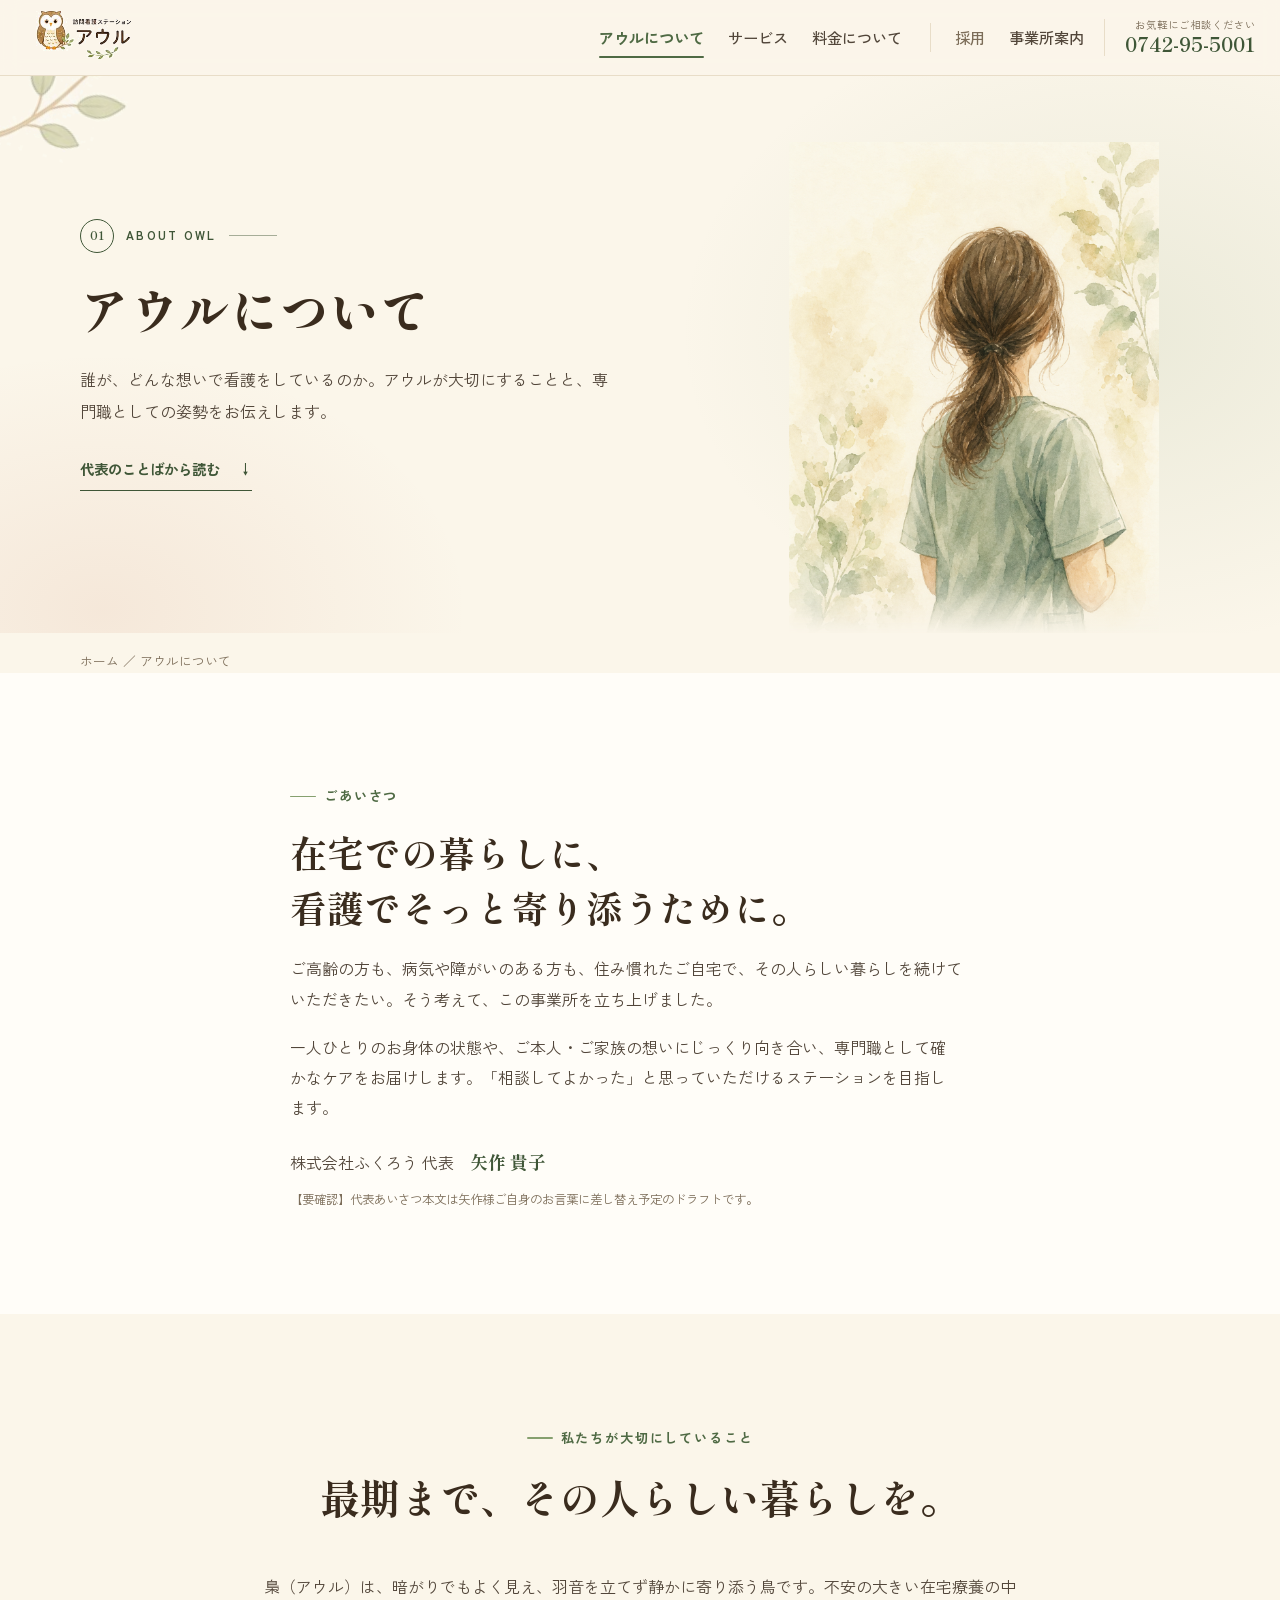
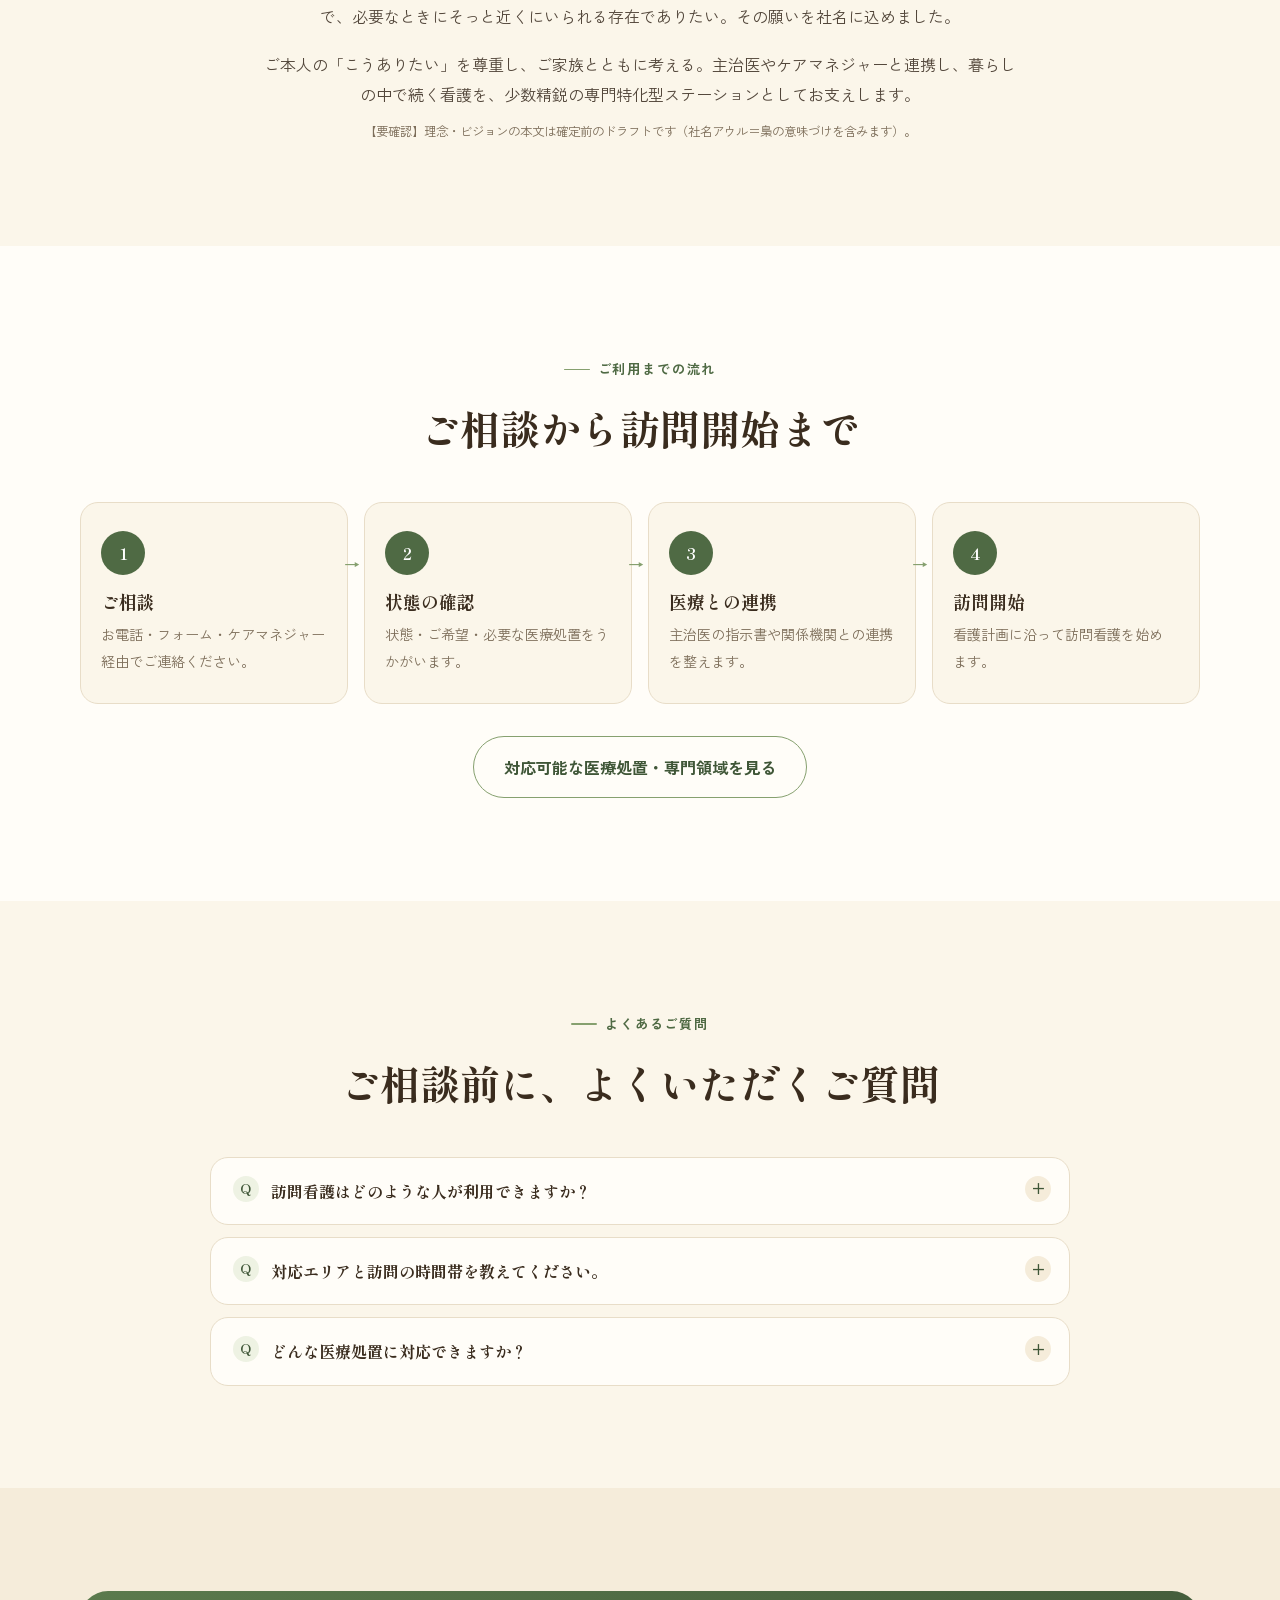
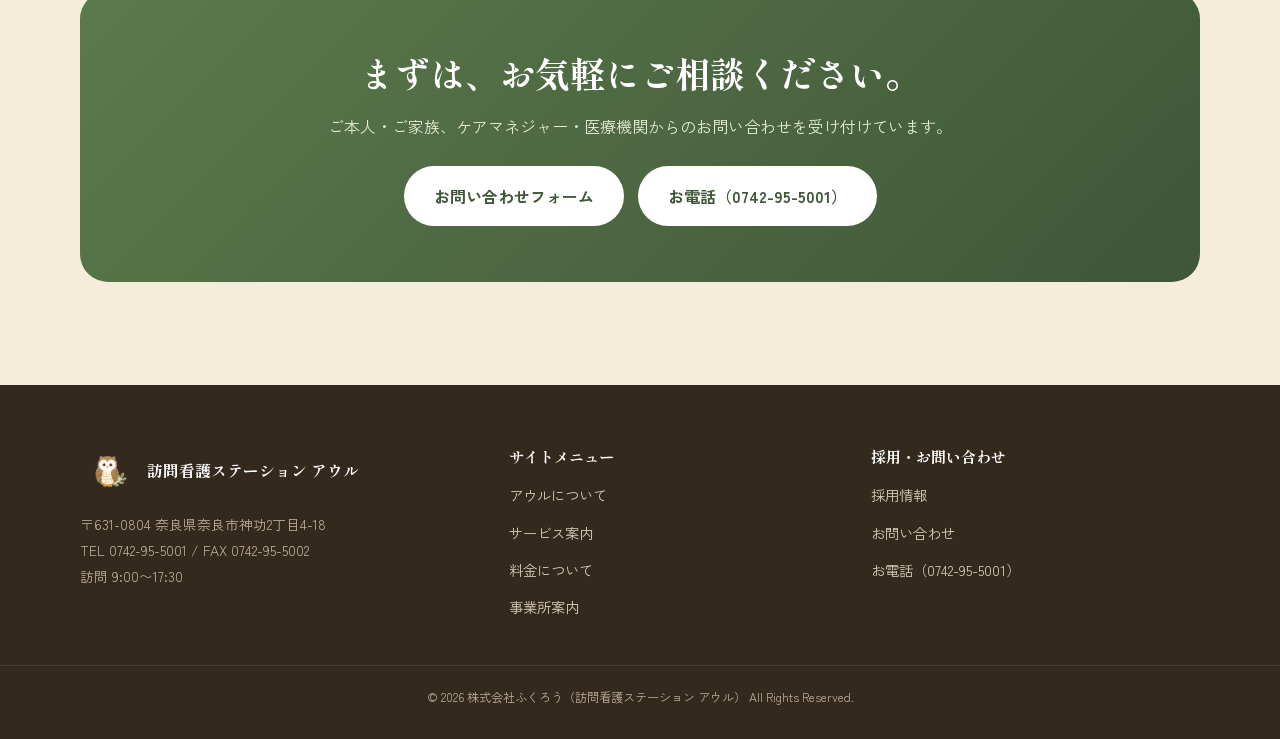
==== about.html @ 56414eb3 "スマホ改行の文節制御・24時間表現/高度な削除・あいさつ改稿・OT追加 Co-Authored-By: Claude Fable 5 <noreply@anthropic.com>" ====
<!doctype html>
<html lang="ja">
  <head>
    <meta charset="utf-8" />
    <meta name="viewport" content="width=device-width, initial-scale=1" />
    <meta name="robots" content="noindex, nofollow" />
    <title>アウルについて｜訪問看護ステーション アウル</title>
    <meta
      name="description"
      content="訪問看護ステーション アウルの理念・代表あいさつ・専門性をご紹介します。皮膚・排泄ケア、医療処置、心のケアに対応する、奈良の少数精鋭の専門特化型ステーションです。"
    />
    <meta name="theme-color" content="#4f6a44" />
    <link rel="icon" href="./assets/img/owl-face.png" type="image/png" />
    <link rel="apple-touch-icon" href="./assets/img/owl-face.png" />
    <meta property="og:type" content="website" />
    <meta property="og:site_name" content="訪問看護ステーション アウル" />
    <meta property="og:title" content="アウルについて｜訪問看護ステーション アウル" />
    <meta property="og:description" content="訪問看護ステーション アウルの理念・代表あいさつ・専門性をご紹介します。皮膚・排泄ケア、医療処置、心のケアに対応する、奈良の少数精鋭の専門特化型ステーションです。" />
    <meta property="og:locale" content="ja_JP" />
    <meta name="twitter:card" content="summary" />
    <!-- 本番公開時: canonical / og:url / og:image（絶対URL）を追加する -->
    <link rel="preconnect" href="https://fonts.googleapis.com" />
    <link rel="preconnect" href="https://fonts.gstatic.com" crossorigin />
    <link href="https://fonts.googleapis.com/css2?family=Shippori+Mincho:wght@500;600;700;800&family=Zen+Kaku+Gothic+New:wght@400;500;700&display=swap" rel="stylesheet" />
    <script>document.documentElement.classList.add("has-js");</script>
    <link rel="stylesheet" href="./assets/css/site.css" />
  </head>
  <body>
    <a class="skip-link" href="#main">本文へスキップ</a>

      <!-- ============ header ============ -->
    <header class="header">
      <a class="brand" href="./home.html" aria-label="訪問看護ステーション アウル トップへ">
        <img class="brand__logo" src="./assets/img/logo-header.png" alt="訪問看護ステーション アウル" />
      </a>
      <nav class="nav" id="global-nav" aria-label="グローバルナビ">
        <a href="./about.html" aria-current="page">アウルについて</a>
        <a href="./service.html">サービス</a>
        <a href="./price.html">料金について</a>
        <a class="nav__recruit" href="./recruit.html">採用</a>
        <a href="./office.html">事業所案内</a>
      </nav>
      <a class="header-call" href="tel:0742955001"><span>お気軽にご相談ください</span><strong>0742-95-5001</strong></a>
      <button class="nav-toggle" type="button" aria-label="メニューを開く" aria-expanded="false" aria-controls="global-nav" data-nav-toggle><span></span><span></span><span></span></button>
    </header>

    <main id="main">
      <!-- ============ page hero: about ============ -->
      <section class="subhero subhero--about">
        <div class="inner subhero__grid">
          <div class="subhero__copy hero-enter">
            <span class="subhero__label"><b>01</b> ABOUT OWL</span>
            <h1>アウルについて</h1>
            <p>誰が、どんな想いで看護をしているのか。アウルが大切にすることと、専門職としての姿勢をお伝えします。</p>
            <a class="subhero__jump" href="#message">代表のことばから読む<span aria-hidden="true">↓</span></a>
          </div>
          <div class="subhero__visual hero-enter hero-enter--delay">
            <figure class="about-portrait">
              <img src="./assets/img/staff-daihyo.png" alt="代表の後ろ姿を描いた水彩イラスト" />
            </figure>
          </div>
        </div>
      </section>

      <!-- ============ breadcrumb ============ -->
      <nav class="breadcrumb" aria-label="パンくずリスト">
        <a href="./home.html">ホーム</a> ／ アウルについて
      </nav>

      <!-- ============ 代表あいさつ ============ -->
      <section class="section bg-white" id="message">
        <div class="inner inner--narrow">
          <div class="reveal greeting-copy">
            <span class="eyebrow">ごあいさつ</span>
            <h2 class="h-lead">在宅での暮らしに、<br />看護でそっと寄り添うために。</h2>
            <div class="prose">
              <p>ご高齢の方も、病気や障がいのある方も、住み慣れたご自宅で、その人らしい暮らしを続けていただきたい。そう考えて、この事業所を立ち上げました。</p>
              <p>一人ひとりのお身体の状態や、ご本人・ご家族の想いにじっくり向き合い、専門職として確かなケアをお届けします。「相談してよかった」と思っていただけるステーションを目指します。</p>
            </div>
            <p class="u-mt-22">株式会社ふくろう 代表　<span class="sig sig--lg">矢作 貴子</span></p>
            <p class="table-note u-mt-8">【要確認】代表あいさつ本文は矢作様ご自身のお言葉に差し替え予定のドラフトです。</p>
          </div>
        </div>
      </section>

      <!-- ============ 理念（梟の意味づけ＋行動理念を集約） ============ -->
      <section class="section bg-cream">
        <div class="inner">
          <div class="section-head center reveal">
            <span class="eyebrow">私たちが大切にしていること</span>
            <h2><span class="u-phrase">最期まで、</span><span class="u-phrase">その人らしい</span><span class="u-phrase">暮らしを。</span></h2>
          </div>
          <div class="reveal u-maxw-760">
            <div class="prose prose--center">
              <p>梟（アウル）は、暗がりでもよく見え、羽音を立てず静かに寄り添う鳥です。不安の大きい在宅療養の中で、必要なときにそっと近くにいられる存在でありたい。その願いを社名に込めました。</p>
              <p>ご本人の「こうありたい」を尊重し、ご家族とともに考える。主治医やケアマネジャーと連携し、暮らしの中で続く看護を、少数精鋭の専門特化型ステーションとしてお支えします。</p>
            </div>
            <p class="table-note u-center u-mt-16">【要確認】理念・ビジョンの本文は確定前のドラフトです（社名アウル＝梟の意味づけを含みます）。</p>
          </div>
        </div>
      </section>

      <!-- ============ ご利用までの流れ ============ -->
      <section class="section bg-white" id="flow">
        <div class="inner">
          <div class="section-head center reveal"><span class="eyebrow">ご利用までの流れ</span><h2>ご相談から訪問開始まで</h2></div>
          <div class="flow-grid">
            <div class="flow-step reveal"><div class="flow-step__no">1</div><h3>ご相談</h3><p>お電話・フォーム・ケアマネジャー経由でご連絡ください。</p></div>
            <div class="flow-step reveal"><div class="flow-step__no">2</div><h3>状態の確認</h3><p>状態・ご希望・必要な医療処置をうかがいます。</p></div>
            <div class="flow-step reveal"><div class="flow-step__no">3</div><h3>医療との連携</h3><p>主治医の指示書や関係機関との連携を整えます。</p></div>
            <div class="flow-step reveal"><div class="flow-step__no">4</div><h3>訪問開始</h3><p>看護計画に沿って訪問看護を始めます。</p></div>
          </div>
          <div class="reveal section-cta">
            <a class="btn btn--ghost" href="./service.html">対応可能な医療処置・専門領域を見る</a>
          </div>
        </div>
      </section>

      <!-- ============ よくあるご質問（3問） ============ -->
      <section class="section bg-cream">
        <div class="inner inner--narrow">
          <div class="section-head center reveal"><span class="eyebrow">よくあるご質問</span><h2><span class="u-phrase">ご相談前に、</span><span class="u-phrase">よくいただくご質問</span></h2></div>
          <div class="faq reveal">
            <details>
              <summary>訪問看護はどのような人が利用できますか？</summary>
              <div class="faq__a">主治医が訪問看護を必要と認めた方が対象です。年齢や病気の種類を問わず、ご自宅で療養される方を幅広くお支えします。</div>
            </details>
            <details>
              <summary>対応エリアと訪問の時間帯を教えてください。</summary>
              <div class="faq__a">奈良市・生駒市・木津川市・精華町・和束町が対応エリアです。訪問は9:00〜17:30を基本としています。</div>
            </details>
            <details>
              <summary>どんな医療処置に対応できますか？</summary>
              <div class="faq__a">褥瘡（床ずれ）管理、ストーマケア、気管カニューレ管理、創傷処置、脱水補正、認知症のある方への対応など、専門資格に基づくケアに対応します。詳しくはサービス案内をご覧ください。</div>
            </details>
          </div>
        </div>
      </section>

      <!-- ============ CTA band（相談導線） ============ -->
      <section class="section bg-cream2">
        <div class="inner">
          <div class="cta-band reveal">
            <h2><span class="u-phrase">まずは、</span><span class="u-phrase">お気軽に</span><span class="u-phrase">ご相談ください。</span></h2>
            <p>ご本人・ご家族、ケアマネジャー・医療機関からのお問い合わせを受け付けています。</p>
            <div class="btn-row">
              <a class="btn btn--on-dark" href="./home.html#contact">お問い合わせフォーム</a>
              <a class="btn btn--on-dark" href="tel:0742955001">お電話（0742-95-5001）</a>
            </div>
          </div>
        </div>
      </section>
    </main>

    <!-- ============ footer ============ -->
    <footer class="footer">
      <div class="inner footer__inner">
        <div>
          <div class="footer__brand"><img class="footer__owl" src="./assets/img/owl-clean.png" alt="" /><span class="footer__brandname">訪問看護ステーション アウル</span></div>
          <p class="footer__info">〒631-0804 奈良県奈良市神功2丁目4-18<br />TEL 0742-95-5001 / FAX 0742-95-5002<br />訪問 9:00〜17:30</p>
        </div>
        <div>
          <h4>サイトメニュー</h4>
          <nav class="footer__nav"><a href="./about.html">アウルについて</a><a href="./service.html">サービス案内</a><a href="./price.html">料金について</a><a href="./office.html">事業所案内</a></nav>
        </div>
        <div>
          <h4>採用・お問い合わせ</h4>
          <nav class="footer__nav"><a href="./recruit.html">採用情報</a><a href="./home.html#contact">お問い合わせ</a><a href="tel:0742955001">お電話（0742-95-5001）</a></nav>
        </div>
      </div>
      <p class="footer__copy">© 2026 株式会社ふくろう（訪問看護ステーション アウル） All Rights Reserved.</p>
    </footer>

    <div class="m-cta"><a class="tel" href="tel:0742955001">電話する</a><a class="form" href="./home.html#contact">相談する</a></div>

    <script src="./assets/js/site.js"></script>
  </body>
</html>
---- assets/css/site.css ----
/* =====================================================================
   訪問看護ステーション アウル — 共有デザインシステム (v3.1)
   redesign-01 のトークンを土台に、全ページ共通コンポーネントを定義。
   v3.1: インラインstyleのクラス化 / a11y（フォーカス・reduced-motion・
   コントラスト）/ モバイルナビのCSS化 / マイクロインタラクション強化。
   ※ 配色・フォントは v3 の既存トークンを維持（--muted のみ AA コントラスト
     確保のため #8b7c68 → #7c6d59 に微調整）。
   ===================================================================== */

:root {
  --ink: #3a2c1e;
  --text: #52463a;
  --muted: #7c6d59;
  --line: #e8ddc8;
  --cream: #fbf6ea;
  --cream-2: #f5ecda;
  --white: #fffdf8;
  --green: #4f6a44;
  --green-deep: #3f5637;
  --green-soft: #86a06f;
  --green-tint: #eef2e3;
  --terracotta: #c26a46;
  --terracotta-deep: #a9542f;
  --terracotta-soft: #f7e7dc;
  --amber: #e0a24e;
  --shadow: 0 22px 50px rgba(96, 72, 42, 0.13);
  --shadow-sm: 0 10px 26px rgba(96, 72, 42, 0.1);
  --radius: 18px;
  --radius-lg: 28px;
  --inner: min(1120px, calc(100vw - 40px));
  --inner-narrow: min(860px, calc(100vw - 40px));
  --header-h: 76px;
  --serif: "Shippori Mincho", "Yu Mincho", "YuMincho", "Hiragino Mincho ProN", serif;
  --sans: "Zen Kaku Gothic New", "Yu Gothic", "YuGothic", "Hiragino Kaku Gothic ProN", sans-serif;
}

* { box-sizing: border-box; }
html { scroll-behavior: smooth; }
body {
  margin: 0;
  color: var(--text);
  background: var(--cream);
  font-family: var(--sans);
  line-height: 1.9;
  -webkit-font-smoothing: antialiased;
}
body.is-nav-open { overflow: hidden; }
a { color: inherit; text-decoration: none; }
img { display: block; max-width: 100%; height: auto; }
button, input, select, textarea { font: inherit; }
button { cursor: pointer; }
[id] { scroll-margin-top: calc(var(--header-h) + 16px); }
::selection { background: var(--green-tint); color: var(--green-deep); }

h1, h2, h3, h4 { font-family: var(--serif); color: var(--ink); margin: 0; line-height: 1.5; font-weight: 700; }
p { margin: 0; }

/* ---------- a11y: フォーカスリング / スキップリンク / 視覚非表示 ---------- */
a:focus-visible, button:focus-visible, input:focus-visible,
select:focus-visible, textarea:focus-visible, summary:focus-visible {
  outline: 3px solid var(--green-deep);
  outline-offset: 2px;
  border-radius: 4px;
}
/* 暗背景セクションでは白リングに切り替え（非テキストコントラスト 3:1 確保） */
.pro :focus-visible, .cta-band :focus-visible, .footer :focus-visible,
.route:focus-visible { outline-color: #fff; }
.skip-link {
  position: fixed; top: 10px; left: 10px; z-index: 100;
  padding: 12px 20px; border-radius: 10px;
  background: var(--green-deep); color: #fff; font-weight: 700;
  transform: translateY(-200%);
}
.skip-link:focus { transform: none; }
.vh {
  position: absolute; width: 1px; height: 1px; margin: -1px;
  padding: 0; overflow: hidden; clip: rect(0 0 0 0); white-space: nowrap; border: 0;
}

/* ---------- layout ---------- */
.inner { width: var(--inner); margin-inline: auto; }
.inner--narrow { width: var(--inner-narrow); margin-inline: auto; }
.section { padding: clamp(56px, 8vw, 108px) 0; position: relative; }
.section--tight { padding: clamp(40px, 6vw, 72px) 0; }
.section-head { max-width: 660px; margin-bottom: 44px; }
.section-head.center { margin-inline: auto; text-align: center; }
.section-head h2 { font-size: clamp(1.6rem, 3.3vw, 2.5rem); margin-bottom: 16px; }
.section-head p { color: var(--muted); font-size: 1rem; }
.section-cta { text-align: center; margin-top: 32px; }
.section-cta__note { color: var(--green-deep); margin-bottom: 18px; }

.eyebrow {
  display: inline-flex; align-items: center; gap: 8px;
  font-size: 0.82rem; letter-spacing: 0.14em; font-weight: 700;
  color: var(--green); margin-bottom: 16px;
}
.eyebrow::before { content: ""; width: 26px; height: 1.5px; background: var(--green-soft); border-radius: 2px; }
.center .eyebrow { justify-content: center; }

/* alternating section backgrounds */
.bg-white { background: var(--white); }
.bg-cream { background: var(--cream); }
.bg-cream2 { background: var(--cream-2); }
.bg-green { background: var(--green-tint); }
.bg-greenDeep { background: var(--green-deep); color: #eef2e3; }
.bg-greenDeep h1, .bg-greenDeep h2, .bg-greenDeep h3 { color: #fff; }

/* ---------- 2カラム分割レイアウト（旧・インラインgrid指定の置き換え） ---------- */
.split {
  display: grid; gap: 44px; align-items: center;
  grid-template-columns: var(--split-cols, 1fr 1fr);
}
.split--hero { --split-cols: 1.05fr 0.95fr; gap: 52px; }
.split--lead { --split-cols: 0.85fr 1.15fr; gap: 48px; }
.split--pro  { --split-cols: 0.95fr 1.05fr; }
.split--tail { --split-cols: 0.9fr 1.1fr; }
.split--form { --split-cols: 0.9fr 1.1fr; align-items: start; }

/* ---------- 汎用ユーティリティ（旧・インラインstyleの置き換え） ---------- */
.u-center { text-align: center; }
.u-justify-center { justify-content: center; }
.u-maxw-760 { max-width: 760px; margin-inline: auto; }
.u-mt-8 { margin-top: 8px; } .u-mt-14 { margin-top: 14px; }
.u-mt-16 { margin-top: 16px; } .u-mt-18 { margin-top: 18px; }
.u-mt-22 { margin-top: 22px; } .u-mt-26 { margin-top: 26px; }
.u-mb-12 { margin-bottom: 12px; } .u-mb-16 { margin-bottom: 16px; }
.u-mb-22 { margin-bottom: 22px; } .u-mb-24 { margin-bottom: 24px; }
.u-mb-26 { margin-bottom: 26px; } .u-mb-30 { margin-bottom: 30px; }

/* 横並びボタン列 / 本文中の下線リンク */
.btn-row { display: flex; flex-wrap: wrap; gap: 14px; }
.link-inline { color: var(--green-deep); font-weight: 700; text-decoration: underline; }
.link-inline:hover { color: var(--green); }

/* 見出し（分割レイアウト内のh2） */
.h-lead { font-size: clamp(1.55rem, 3vw, 2.3rem); margin-bottom: 18px; }
.h-lead--lg { font-size: clamp(1.6rem, 3vw, 2.4rem); margin-bottom: 16px; }
.accent { color: var(--green-deep); font-style: normal; }

/* 代表署名 / 引用風リード / ふくろう画像 */
.sig { font-family: var(--serif); color: var(--green-deep); font-weight: 700; }
.sig--lg { font-size: 1.1rem; }
.pull-quote {
  border-left: 3px solid var(--green-soft); padding-left: 18px;
  color: var(--ink); font-family: var(--serif);
  font-size: 1.12rem; line-height: 1.8; margin-bottom: 22px;
}
.owl-figure { width: min(300px, 78%); margin-inline: auto; filter: drop-shadow(0 20px 30px rgba(96, 72, 42, 0.16)); }
.owl-figure--sm { width: min(260px, 72%); }

/* 【要確認】ピル（ドラフト箇所の目印。公開前に全て解消する） */
.todo-pill {
  display: inline-block; margin-left: 6px; padding: 1px 8px; border-radius: 999px;
  background: var(--terracotta-soft); color: var(--terracotta-deep);
  font-size: 0.72rem; font-weight: 700; vertical-align: middle; white-space: nowrap;
}

/* ---------- buttons ---------- */
.btn {
  display: inline-flex; align-items: center; justify-content: center; gap: 10px;
  padding: 15px 30px; border-radius: 999px; font-weight: 700; font-size: 1rem;
  transition: transform 0.15s ease, box-shadow 0.15s ease, background 0.15s ease; border: none;
}
.btn--primary {
  /* 白文字で WCAG AA (4.5:1) を満たすため terracotta-deep を採用 */
  background: var(--terracotta-deep);
  color: #fff; box-shadow: 0 14px 26px rgba(162, 84, 47, 0.28);
}
.btn--primary:hover { transform: translateY(-2px); box-shadow: 0 18px 30px rgba(162, 84, 47, 0.34); }
.btn--ghost { background: var(--white); color: var(--green-deep); border: 1.5px solid var(--green-soft); }
.btn--ghost:hover { background: var(--green-tint); transform: translateY(-2px); }
.btn--on-dark { background: #fff; color: var(--green-deep); }
.btn--on-dark:hover { transform: translateY(-2px); box-shadow: var(--shadow-sm); }
.btn--lg { padding: 18px 40px; font-size: 1.08rem; }
.btn:active { transform: translateY(0); }

/* ---------- header ---------- */
.header {
  position: sticky; top: 0; z-index: 50; height: var(--header-h);
  display: flex; align-items: center; gap: 20px;
  padding: 0 24px; background: rgba(251, 246, 234, 0.9); backdrop-filter: blur(10px);
  border-bottom: 1px solid var(--line);
  transition: box-shadow 0.25s ease;
}
.header::after {
  content: ""; position: absolute; left: 0; bottom: -1px; height: 2px;
  width: var(--scroll-progress, 0%); pointer-events: none;
  background: linear-gradient(90deg, var(--green), var(--terracotta));
  transition: width 0.08s linear;
}
.header.is-scrolled { box-shadow: var(--shadow-sm); }
.brand { display: flex; align-items: center; gap: 10px; }
.brand__logo { height: 54px; width: auto; }
.nav { margin-left: auto; display: flex; align-items: center; gap: 24px; }
/* 採用リンクは患者向け導線と区別する（区切り線＋控えめな色） */
.nav .nav__recruit { margin-left: 4px; padding-left: 24px; border-left: 1px solid var(--line); color: var(--muted); }
.nav a { position: relative; font-size: 0.95rem; font-weight: 500; color: var(--text); }
.nav a::after {
  content: ""; position: absolute; left: 0; right: 0; bottom: -6px; height: 2px;
  background: var(--green); border-radius: 2px;
  transform: scaleX(0); transform-origin: left; transition: transform 0.2s ease;
}
.nav a:hover, .nav a[aria-current="page"] { color: var(--green); }
.nav a:hover::after, .nav a[aria-current="page"]::after { transform: scaleX(1); }
.nav a[aria-current="page"] { font-weight: 700; }
.header-call {
  display: flex; flex-direction: column; align-items: flex-end; line-height: 1.2;
  padding-left: 20px; border-left: 1px solid var(--line);
}
.header-call span { font-size: 0.66rem; color: var(--muted); }
.header-call strong { font-family: var(--serif); font-size: 1.22rem; color: var(--green-deep); }
.nav-toggle { display: none; }

/* ---------- home hero ---------- */
.hero {
  position: relative; overflow: hidden;
  padding: clamp(48px, 7vw, 84px) 0 clamp(48px, 7vw, 92px);
  background:
    radial-gradient(720px 420px at 88% 8%, var(--green-tint) 0%, transparent 62%),
    radial-gradient(560px 380px at -8% 100%, var(--terracotta-soft) 0%, transparent 55%),
    linear-gradient(180deg, var(--cream) 0%, var(--cream-2) 100%);
}
.hero__title { font-size: clamp(2.05rem, 4.4vw, 3.4rem); line-height: 1.42; margin-bottom: 22px; font-weight: 800; }
.hero__lead { margin-bottom: 26px; max-width: 30em; }
.hero__actions { display: flex; flex-wrap: wrap; gap: 14px; }
.hero__visual { position: relative; }
.hero__owl {
  position: absolute; width: 120px; left: -28px; bottom: -24px;
  filter: drop-shadow(0 10px 20px rgba(96, 72, 42, 0.18));
  animation: owl-float 5.5s ease-in-out 1s infinite;
}

/* ---------- page hero（各ページの役割に合わせた固有レイアウト） ---------- */
.subhero {
  position: relative; overflow: hidden;
  min-height: clamp(430px, 40vw, 570px);
  display: grid; align-items: center;
  padding: clamp(58px, 7vw, 92px) 0;
  isolation: isolate;
}
.subhero__grid {
  position: relative; z-index: 2;
  display: grid; grid-template-columns: minmax(0, 0.9fr) minmax(380px, 1.1fr);
  gap: clamp(48px, 7vw, 96px); align-items: center;
}
.subhero__copy { max-width: 540px; }
.subhero__label {
  display: inline-flex; align-items: center; gap: 12px;
  margin-bottom: 22px; color: var(--green-deep);
  font-size: 0.75rem; font-weight: 700; letter-spacing: 0.19em;
}
.subhero__label::after { content: ""; width: 48px; height: 1px; background: currentColor; opacity: 0.45; }
.subhero__label b {
  display: grid; place-items: center; width: 34px; height: 34px;
  border: 1px solid currentColor; border-radius: 50%;
  font-family: var(--serif); font-size: 0.72rem; letter-spacing: 0;
}
.subhero h1 {
  font-size: clamp(2.25rem, 4vw, 3.1rem);
  line-height: 1.34; margin-bottom: 22px; font-weight: 800;
}
.subhero h1 span { color: var(--green-deep); }
.subhero__copy > p { max-width: 35em; font-size: 1rem; line-height: 2; }
.subhero__jump {
  display: inline-flex; align-items: center; gap: 18px;
  margin-top: 28px; padding-bottom: 7px;
  border-bottom: 1px solid currentColor;
  color: var(--green-deep); font-size: 0.9rem; font-weight: 700;
}
.subhero__jump span { transition: transform 0.2s ease; }
.subhero__jump:hover span { transform: translateY(4px); }
.subhero__visual { position: relative; min-width: 0; }

/* about: 水彩エンブレムを主役にした静かな世界観 */
.subhero--about {
  background:
    radial-gradient(620px 460px at 87% 46%, rgba(134, 160, 111, 0.14), transparent 70%),
    radial-gradient(540px 380px at 8% 96%, rgba(194, 106, 70, 0.1), transparent 68%),
    var(--cream);
}
.subhero--about .subhero__grid { grid-template-columns: minmax(0, 1fr) minmax(330px, 0.78fr); }
.subhero--about::after {
  content: ""; position: absolute; z-index: 0; width: 330px; height: 300px;
  left: -90px; top: -120px; opacity: 0.36;
  background: url("../img/deco-branch.png") center / contain no-repeat;
  transform: rotate(18deg);
}
.about-portrait {
  position: relative; width: min(370px, 100%);
  margin: -24px auto -92px;
}
.about-portrait img {
  position: relative; z-index: 1; width: 100%; max-height: 520px;
  object-fit: cover; object-position: center 30%;
  filter: saturate(0.9) contrast(0.98);
  -webkit-mask-image: linear-gradient(to bottom, #000 0 88%, transparent 100%);
  mask-image: linear-gradient(to bottom, #000 0 88%, transparent 100%);
}
.greeting-copy { max-width: 700px; margin-inline: auto; }

/* service: ケアマネが対応領域を一目で確認できる濃色ヒーロー */
.subhero--service {
  color: #e9efdf;
  background:
    radial-gradient(620px 420px at 95% 8%, rgba(134, 160, 111, 0.23), transparent 68%),
    radial-gradient(520px 360px at 3% 100%, rgba(224, 162, 78, 0.12), transparent 70%),
    #273a29;
}
.subhero--service::after {
  content: ""; position: absolute; z-index: 0; width: 520px; height: 520px;
  right: -180px; bottom: -320px; border-radius: 50%;
  border: 1px solid rgba(255, 255, 255, 0.08);
  box-shadow: 0 0 0 70px rgba(255, 255, 255, 0.025), 0 0 0 140px rgba(255, 255, 255, 0.018);
}
.subhero--service h1, .subhero--service h1 span { color: #fff; }
.subhero--service .subhero__label, .subhero--service .subhero__jump { color: #d7bd81; }
.subhero--service .subhero__copy > p { color: #d6dfcc; }
.service-scope {
  position: relative; display: grid; grid-template-columns: repeat(2, 1fr);
  gap: 14px; padding: 18px;
  border: 1px solid rgba(255, 255, 255, 0.15); border-radius: var(--radius-lg);
  background: rgba(255, 255, 255, 0.065); backdrop-filter: blur(8px);
  box-shadow: 0 30px 70px rgba(0, 0, 0, 0.2);
}
.service-scope__item {
  display: flex; align-items: center; gap: 13px;
  min-height: 116px; padding: 18px;
  border: 1px solid rgba(255, 255, 255, 0.12); border-radius: 16px;
  background: rgba(255, 255, 255, 0.075);
  color: #fff; font-family: var(--serif); font-weight: 700;
}
.service-scope__item img { width: 64px; height: 64px; object-fit: contain; }
.service-scope__note {
  grid-column: 1 / -1; padding: 9px 14px; text-align: center;
  border-radius: 10px; color: #dce6d2; background: rgba(0, 0, 0, 0.13);
  font-size: 0.78rem; letter-spacing: 0.08em;
}

/* price: 明細・順序が伝わる紙面風のヒーロー */
.subhero--price {
  background:
    linear-gradient(rgba(162, 84, 47, 0.045) 1px, transparent 1px) 0 0 / 100% 36px,
    radial-gradient(500px 360px at 95% 18%, rgba(224, 162, 78, 0.16), transparent 72%),
    #f8efe2;
}
.subhero--price::before {
  content: ""; position: absolute; z-index: 0; width: 440px; height: 440px;
  left: -240px; bottom: -260px; border-radius: 50%;
  background: var(--terracotta-soft);
}
.subhero--price h1 span { color: var(--terracotta-deep); }
.subhero--price .subhero__label, .subhero--price .subhero__jump { color: var(--terracotta-deep); }
.price-path {
  width: min(450px, 100%); margin-inline: auto;
  padding: 30px; border-radius: 12px 26px 12px 26px;
  background: rgba(255, 253, 248, 0.94); border: 1px solid #e4d2b8;
  box-shadow: 18px 22px 0 rgba(194, 106, 70, 0.1), 0 26px 56px rgba(96, 72, 42, 0.12);
  transform: rotate(1deg);
}
.price-path__title {
  padding-bottom: 14px; border-bottom: 1px solid var(--line);
  color: var(--ink); font-family: var(--serif); font-size: 1.15rem; font-weight: 700;
}
.price-path ol { list-style: none; display: grid; gap: 0; margin: 12px 0 18px; padding: 0; }
.price-path li { position: relative; display: flex; align-items: center; gap: 16px; padding: 11px 0; }
.price-path li:not(:last-child)::after {
  content: ""; position: absolute; left: 17px; top: 44px; width: 1px; height: 15px;
  background: var(--terracotta);
}
.price-path li b {
  display: grid; place-items: center; flex: 0 0 35px; height: 35px; border-radius: 50%;
  background: var(--terracotta-soft); color: var(--terracotta-deep);
  font-size: 0.7rem;
}
.price-path li span { color: var(--text); font-weight: 700; }
.price-path__result {
  padding: 14px 16px; border-radius: 10px;
  background: var(--green-tint); color: var(--green-deep); font-weight: 700;
}
.price-path__result small { display: block; color: var(--muted); font-weight: 500; }

/* recruit: 写真主体。患者向け導線とは明確に分離 */
.subhero--recruit {
  color: #e9efdf;
  background:
    radial-gradient(520px 380px at 5% 100%, rgba(224, 162, 78, 0.13), transparent 72%),
    #314431;
}
.subhero--recruit h1, .subhero--recruit h1 span { color: #fff; }
.subhero--recruit .subhero__label, .subhero--recruit .subhero__jump { color: #e1c489; }
.subhero--recruit .subhero__copy > p { color: #d5ded0; }
.subhero__tags { display: flex; flex-wrap: wrap; gap: 8px; margin-top: 18px; }
.subhero__tags span {
  padding: 6px 12px; border: 1px solid rgba(255, 255, 255, 0.22);
  border-radius: 999px; color: #e9efdf; font-size: 0.8rem;
}
.recruit-hero-photo {
  position: relative; margin: 0; aspect-ratio: 4 / 3;
  border-radius: 50% 50% 22px 22px; overflow: hidden;
  box-shadow: 0 32px 70px rgba(0, 0, 0, 0.27);
}
.recruit-hero-photo::after {
  content: ""; position: absolute; inset: 0;
  background: linear-gradient(180deg, transparent 55%, rgba(22, 37, 24, 0.72));
  pointer-events: none;
}
.recruit-hero-photo img { width: 100%; height: 100%; object-fit: cover; object-position: center; }
.recruit-hero-photo figcaption {
  position: absolute; z-index: 2; left: 24px; right: 24px; bottom: 20px;
  color: #fff; font-family: var(--serif); font-weight: 700;
}
.recruit-hero-photo small {
  display: block; margin-bottom: 2px; color: #e2ca99;
  font-family: var(--sans); font-size: 0.66rem; letter-spacing: 0.15em;
}
.recruit-message-card {
  position: relative; min-height: 360px; padding: 58px 42px;
  display: flex; flex-direction: column; justify-content: center;
  border-radius: 46% 54% 42% 58% / 52% 43% 57% 48%;
  background: var(--green-tint); border: 1px solid var(--line);
  overflow: hidden;
}
.recruit-message-card > span {
  margin-bottom: 18px; color: var(--green); font-size: 0.72rem;
  letter-spacing: 0.18em; font-weight: 700;
}
.recruit-message-card p {
  position: relative; z-index: 2; font-family: var(--serif); color: var(--ink);
  font-size: clamp(1.25rem, 2.5vw, 1.75rem); line-height: 1.7;
}
.recruit-message-card img {
  position: absolute; width: 150px; right: -18px; bottom: -18px;
  opacity: 0.42; transform: rotate(-8deg);
}

/* office: 実務情報をカードで先に見せる */
.subhero--office {
  background:
    radial-gradient(600px 420px at 100% 100%, rgba(79, 106, 68, 0.12), transparent 70%),
    linear-gradient(118deg, #fbf6ea 0%, #f6efdf 48%, #e9efe0 100%);
}
.subhero--office::before {
  content: ""; position: absolute; inset: 0; z-index: 0; opacity: 0.13;
  background:
    linear-gradient(32deg, transparent 47%, var(--green) 48% 48.4%, transparent 49%) 0 0 / 110px 80px,
    linear-gradient(-24deg, transparent 48%, var(--green) 49% 49.4%, transparent 50%) 20px 10px / 130px 95px;
  mask-image: linear-gradient(90deg, transparent 35%, #000 100%);
}
.office-summary {
  position: relative; display: grid; grid-template-columns: repeat(2, 1fr); gap: 12px;
  width: min(480px, 100%); margin-inline: auto; padding: 22px;
  border-radius: 24px; background: rgba(255, 253, 248, 0.9);
  border: 1px solid rgba(79, 106, 68, 0.17);
  box-shadow: 0 28px 64px rgba(79, 106, 68, 0.14);
}
.office-summary > div {
  min-height: 108px; padding: 18px; border-radius: 15px;
  background: var(--green-tint); color: var(--green-deep);
}
.office-summary > div:not(.office-summary__main) { display: flex; flex-direction: column; justify-content: center; }
.office-summary .office-summary__main {
  grid-column: 1 / -1; min-height: 162px; padding: 24px;
  background: var(--green-deep); color: #fff;
}
.office-summary small { display: block; margin-bottom: 8px; opacity: 0.7; letter-spacing: 0.13em; }
.office-summary strong { display: block; font-family: var(--serif); font-size: 1.15rem; line-height: 1.55; }
.office-summary__main strong { font-size: 1.65rem; }
.office-summary__main span { display: block; margin-top: 8px; color: #d8e2cf; font-size: 0.82rem; line-height: 1.7; }
.office-summary__pin {
  position: absolute; right: -13px; top: -18px; width: 48px; height: 48px;
  border-radius: 50% 50% 50% 0; transform: rotate(-45deg);
  background: var(--terracotta); box-shadow: var(--shadow-sm);
}
.office-summary__pin::after {
  content: ""; position: absolute; width: 15px; height: 15px; left: 16px; top: 16px;
  border-radius: 50%; background: var(--white);
}

/* 初回表示。JS無効時は通常表示のままにする */
.hero-enter { opacity: 1; transform: none; }
.has-js .hero-enter {
  opacity: 0; animation: hero-copy-in 0.78s cubic-bezier(.2,.72,.2,1) 0.06s forwards;
}
.has-js .hero-enter--delay {
  animation-name: hero-visual-in; animation-delay: 0.17s; animation-duration: 0.92s;
}
@keyframes hero-copy-in {
  from { opacity: 0; transform: translateY(26px); }
  to { opacity: 1; transform: none; }
}
@keyframes hero-visual-in {
  from { opacity: 0; transform: translateY(18px) scale(0.965); }
  to { opacity: 1; transform: none; }
}
@keyframes owl-float {
  0%, 100% { transform: translateY(0); }
  50% { transform: translateY(-7px); }
}

.breadcrumb { width: var(--inner); margin: 16px auto 0; font-size: 0.8rem; color: var(--muted); }
.breadcrumb a:hover { color: var(--green); }

/* ---------- prose ---------- */
.prose { max-width: 42em; }
.prose p + p { margin-top: 1.1em; }
.prose h3 { font-size: 1.3rem; margin: 1.6em 0 0.6em; }
.prose--center { max-width: none; text-align: center; }
.lead { font-size: 1.08rem; color: var(--text); }

/* ---------- generic card grids ---------- */
.grid { display: grid; gap: 22px; }
.grid-2 { grid-template-columns: repeat(2, 1fr); }
.grid-3 { grid-template-columns: repeat(3, 1fr); }
.grid-4 { grid-template-columns: repeat(4, 1fr); }
.card {
  background: var(--white); border: 1px solid var(--line); border-radius: var(--radius);
  padding: 26px; box-shadow: var(--shadow-sm);
  transition: transform 0.16s ease, border-color 0.16s ease, box-shadow 0.16s ease;
}
.card:hover { transform: translateY(-3px); border-color: var(--green-soft); box-shadow: var(--shadow); }
.card h3 { font-size: 1.12rem; margin-bottom: 8px; }
.card p { font-size: 0.92rem; color: var(--text); }
.slot--icon + h3 { margin-top: 14px; }

/* ---------- worry (悩み訴求) ---------- */
.worry { display: flex; gap: 16px; align-items: flex-start; padding: 24px; border-radius: var(--radius); background: var(--cream); border: 1px solid var(--line); }
.worry__mark { flex: none; width: 40px; height: 40px; border-radius: 50%; background: var(--green-tint); display: grid; place-items: center; color: var(--green); font-weight: 700; font-family: var(--serif); }
.worry h3 { font-size: 1.06rem; margin-bottom: 6px; }
.worry p { font-size: 0.92rem; color: var(--muted); }
.worry__tag { font-size: 0.72rem; color: var(--terracotta-deep); font-weight: 700; letter-spacing: 0.04em; }

/* ---------- specialty (3領域) ---------- */
.spec-card { background: var(--white); border-radius: var(--radius-lg); padding: 34px 26px 30px; box-shadow: var(--shadow-sm); border: 1px solid #e4ecd6; display: flex; flex-direction: column; transition: transform 0.16s ease, box-shadow 0.16s ease; }
.spec-card:hover { transform: translateY(-3px); box-shadow: var(--shadow); }
.spec-card__icon { width: 78px; height: 78px; margin-bottom: 14px; }
.spec-card h3 { font-size: 1.24rem; margin-bottom: 4px; }
.spec-card__en { font-size: 0.72rem; letter-spacing: 0.12em; color: var(--green); font-weight: 700; margin-bottom: 14px; }
.spec-card p { font-size: 0.92rem; color: var(--text); margin-bottom: 16px; }
.spec-card__cred { margin-top: auto; font-size: 0.8rem; color: var(--green-deep); background: var(--green-tint); padding: 10px 14px; border-radius: 12px; line-height: 1.5; }
.spec-card__cred span { display: block; font-size: 0.68rem; color: var(--text); margin-bottom: 2px; }

/* ---------- route (主動線カード) ---------- */
.route { position: relative; overflow: hidden; border-radius: var(--radius-lg); padding: 40px 34px; min-height: 200px; display: flex; flex-direction: column; justify-content: space-between; color: #fff; box-shadow: var(--shadow); transition: transform 0.16s ease; }
.route:hover { transform: translateY(-4px); }
.route--service { background: linear-gradient(135deg, #5b7a4d 0%, #3f5637 100%); }
.route--price { background: linear-gradient(135deg, var(--terracotta) 0%, var(--terracotta-deep) 100%); }
.route__no { font-family: var(--serif); font-size: 0.8rem; letter-spacing: 0.1em; }
.route h3 { color: #fff; font-size: 1.5rem; margin: 10px 0 8px; }
.route p { font-size: 0.94rem; }
.route__go { display: inline-flex; align-items: center; gap: 8px; margin-top: 20px; font-weight: 700; font-size: 0.95rem; }
.route__go::after { content: "→"; content: "→" / ""; transition: transform 0.15s ease; }
.route:hover .route__go::after { transform: translateX(5px); }

/* ---------- flow / steps ---------- */
.flow-grid { display: grid; grid-template-columns: repeat(4, 1fr); gap: 16px; }
.flow-step { position: relative; padding: 28px 20px; border-radius: var(--radius); background: var(--cream); border: 1px solid var(--line); }
.flow-step__no { width: 44px; height: 44px; border-radius: 50%; background: var(--green); color: #fff; display: grid; place-items: center; font-family: var(--serif); font-weight: 700; margin-bottom: 14px; }
.flow-step h3 { font-size: 1.1rem; margin-bottom: 6px; }
.flow-step p { font-size: 0.88rem; color: var(--muted); }
.flow-step:not(:last-child)::after { content: "→"; content: "→" / ""; position: absolute; right: -13px; top: 46px; color: var(--green-soft); font-weight: 700; }

/* timeline (採用1日の流れ) */
.timeline { border-left: 2px solid var(--green-soft); margin-left: 10px; padding-left: 24px; display: grid; gap: 22px; }
.timeline li { position: relative; list-style: none; }
.timeline li::before { content: ""; position: absolute; left: -31px; top: 4px; width: 14px; height: 14px; border-radius: 50%; background: var(--green); border: 3px solid var(--cream); }
.timeline time { font-family: var(--serif); color: var(--terracotta-deep); font-weight: 700; }
.timeline h3 { font-size: 1.02rem; margin-top: 2px; }

/* ---------- pro band (ケアマネ・医療機関) ---------- */
.pro { background: var(--green-deep); color: #eef2e3; }
.pro .eyebrow { color: #cdd9b8; }
.pro .eyebrow::before { background: #7f9a63; }
.pro h2 { color: #fff; }
.pro__lead { color: #d9e2c8; }
.pro-check { background: rgba(255, 255, 255, 0.08); border: 1px solid rgba(255, 255, 255, 0.14); border-radius: 14px; padding: 18px; }
.pro-check span { font-size: 0.7rem; letter-spacing: 0.1em; color: #cdd9b8; font-weight: 700; }
.pro-check strong { display: block; font-family: var(--serif); color: #fff; font-size: 1rem; margin-top: 4px; line-height: 1.5; }

/* ---------- tables ---------- */
.table-wrap { overflow-x: auto; border-radius: var(--radius); border: 1px solid var(--line); }
table.data { width: 100%; border-collapse: collapse; background: var(--white); font-size: 0.94rem; }
table.data th, table.data td { padding: 14px 16px; text-align: left; border-bottom: 1px solid var(--line); vertical-align: top; }
table.data thead th { background: var(--green-tint); color: var(--green-deep); font-family: var(--serif); font-weight: 700; }
table.data tbody tr:nth-child(even) { background: var(--cream); }
table.data th[scope="row"] { width: 34%; color: var(--ink); font-weight: 700; background: var(--cream-2); }
table.data a { color: var(--green-deep); font-weight: 700; }
.table-note { font-size: 0.78rem; color: var(--muted); margin-top: 10px; }
/* モバイルでは料金表を行カード型に組み替える（.table--stack 指定時のみ） */
@media (max-width: 620px) {
  .table-wrap:has(.table--stack) { border: none; overflow: visible; }
  table.table--stack, table.table--stack tbody { display: block; }
  table.table--stack thead { display: none; }
  table.table--stack tr {
    display: block; background: var(--white); border: 1px solid var(--line);
    border-radius: 14px; margin-bottom: 12px; overflow: hidden;
  }
  table.table--stack tbody tr:nth-child(even) { background: var(--white); }
  table.table--stack th[scope="row"] {
    display: block; width: auto; border-bottom: 1px solid var(--line);
  }
  table.table--stack td {
    display: flex; justify-content: space-between; align-items: baseline;
    gap: 12px; border-bottom: 1px solid var(--line); white-space: nowrap;
  }
  table.table--stack tr td:last-child { border-bottom: none; }
  table.table--stack td::before {
    content: attr(data-label); font-size: 0.8rem; color: var(--muted); font-weight: 600;
  }
}
.bg-cream2 .table-note { color: var(--text); }

/* ---------- faq (accordion) ---------- */
.faq { display: grid; gap: 12px; }
.faq details { background: var(--white); border: 1px solid var(--line); border-radius: var(--radius); overflow: hidden; }
.faq summary { list-style: none; cursor: pointer; padding: 18px 56px 18px 22px; position: relative; font-family: var(--serif); font-weight: 700; color: var(--ink); display: flex; gap: 12px; align-items: flex-start; }
.faq summary::-webkit-details-marker { display: none; }
.faq summary::before { content: "Q"; content: "Q" / ""; flex: none; width: 26px; height: 26px; border-radius: 50%; background: var(--green-tint); color: var(--green-deep); display: grid; place-items: center; font-size: 0.85rem; }
.faq summary::after {
  content: "＋"; content: "＋" / ""; position: absolute; right: 18px; top: 18px;
  width: 26px; height: 26px; border-radius: 50%;
  display: grid; place-items: center;
  color: var(--green-deep); background: var(--cream-2);
  font-family: var(--sans); font-size: 0.9rem; font-weight: 700; line-height: 1;
}
.faq details[open] summary::after { content: "－"; content: "－" / ""; }
.faq details[open] summary { border-bottom: 1px solid var(--line); }
.faq .faq__a { padding: 16px 22px 20px; font-size: 0.94rem; color: var(--text); }
/* 見出し・本文の1文字だけの行（泣き別れ）を防ぐ */
.u-nowrap { white-space: nowrap; }
h1, h2, h3, .h-lead, .h-lead--lg, p { text-wrap: pretty; }
/* 見出しを文節単位で折り返す（スマホで中途半端な位置の改行を防ぐ） */
.u-phrase { display: inline-block; }
/* 出現アニメーション前の translateX による一時的な横スクロールを防ぐ（clip は sticky ヘッダーに影響しない） */
html { overflow-x: clip; }

/* 開示書類バリアント: Q バッジを外して書類名だけを見せる */
.faq--docs summary::before { display: none; }
/* 開示書類の本文（重要事項説明書・運営規程） */
.doc-body h3 { font-family: var(--serif); font-size: 1.02rem; color: var(--ink); margin: 26px 0 10px; }
.doc-body h3:first-child { margin-top: 4px; }
.doc-body h4 { font-family: var(--sans); font-size: 0.93rem; font-weight: 700; color: var(--ink); margin: 18px 0 8px; }
.doc-body p { margin: 8px 0; line-height: 1.85; }
.doc-body ul, .doc-body ol { margin: 8px 0 8px 1.5em; display: grid; gap: 5px; line-height: 1.8; }
.doc-body .table-wrap { margin: 12px 0 16px; }
.doc-body table.data { font-size: 0.86rem; }
.doc-body table.data th[colspan] { background: var(--green-tint); color: var(--green-deep); text-align: left; }

/* ---------- badge / callout ---------- */
.badges { display: flex; flex-wrap: wrap; gap: 10px; }
.badge { display: inline-flex; align-items: center; gap: 8px; padding: 8px 15px; border-radius: 999px; background: var(--white); border: 1px solid var(--line); font-size: 0.85rem; font-weight: 500; color: var(--green-deep); }
.badge b { color: var(--terracotta-deep); font-family: var(--serif); }
.callout { background: var(--terracotta-soft); border: 1px solid #e6cbb8; border-radius: var(--radius); padding: 18px 22px; font-size: 0.92rem; color: #7a3f24; }
.note-box { background: var(--green-tint); border-radius: var(--radius); padding: 18px 22px; font-size: 0.9rem; color: var(--green-deep); }

/* ---------- filter chips (医療処置一覧) ---------- */
.filter-chips { display: flex; flex-wrap: wrap; gap: 10px; margin-bottom: 22px; }
.filter-chips button { padding: 9px 16px; border-radius: 999px; border: 1.5px solid var(--green-soft); background: var(--white); color: var(--green-deep); font-weight: 600; font-size: 0.88rem; transition: background 0.15s ease, color 0.15s ease; }
.filter-chips button:hover { background: var(--green-tint); }
.filter-chips button[aria-pressed="true"] { background: var(--green); color: #fff; border-color: var(--green); }
.proc-grid { display: grid; grid-template-columns: repeat(3, 1fr); gap: 12px; }
.proc { background: var(--white); border: 1px solid var(--line); border-radius: 14px; padding: 14px 16px; display: flex; justify-content: space-between; align-items: center; gap: 10px; }
.proc[hidden] { display: none; }
.proc span { font-size: 0.9rem; color: var(--ink); font-weight: 600; }
.proc .ok { font-size: 0.72rem; color: #fff; background: var(--green); padding: 3px 9px; border-radius: 999px; white-space: nowrap; }
.proc .ask, .table-note .ask { font-size: 0.72rem; color: var(--terracotta-deep); background: var(--terracotta-soft); border: 1px solid var(--terracotta-deep); padding: 2px 8px; border-radius: 999px; white-space: nowrap; font-weight: 600; }

/* ---------- news ---------- */
.news-card { border: 1px solid var(--line); border-radius: var(--radius); padding: 24px; background: var(--cream); transition: transform 0.15s ease, box-shadow 0.15s ease; display: block; }
.news-card:hover { transform: translateY(-3px); box-shadow: var(--shadow-sm); }
.news-card time { font-family: var(--serif); font-size: 0.82rem; color: var(--terracotta-deep); font-weight: 700; }
.news-card__cat { display: inline-block; margin-left: 10px; font-size: 0.68rem; background: var(--green-tint); color: var(--green-deep); padding: 2px 10px; border-radius: 999px; }
.news-card h3 { font-size: 1.04rem; margin: 12px 0 6px; }
.news-card p { font-size: 0.88rem; color: var(--muted); }

/* ---------- contact / forms ---------- */
.contact { background: linear-gradient(160deg, #f5ecda 0%, #eef2e3 100%); }
.contact__phone { display: inline-flex; flex-direction: column; padding: 18px 26px; background: var(--white); border-radius: var(--radius); box-shadow: var(--shadow-sm); border: 1px solid var(--line); }
.contact__phone span { font-size: 0.76rem; color: var(--muted); }
.contact__phone b { font-family: var(--serif); font-size: 2rem; color: var(--green-deep); line-height: 1.2; }
.contact__phone em { font-style: normal; font-size: 0.78rem; color: var(--muted); }
.form { background: var(--white); border-radius: var(--radius-lg); padding: 32px; box-shadow: var(--shadow); border: 1px solid var(--line); }
.form label { display: block; font-size: 0.86rem; font-weight: 700; color: var(--ink); margin-bottom: 16px; }
.form .req { color: var(--terracotta-deep); font-size: 0.72rem; margin-left: 6px; }
.form input, .form select, .form textarea { width: 100%; margin-top: 7px; padding: 12px 14px; border: 1px solid var(--line); border-radius: 12px; background: var(--cream); color: var(--ink); font-weight: 500; }
.form input:focus, .form select:focus, .form textarea:focus { outline: none; border-color: var(--green-soft); background: #fff; }
.form label.form__consent { display: flex; align-items: flex-start; gap: 10px; font-size: 0.86rem; font-weight: 500; }
.form .form__consent input { width: auto; margin-top: 2px; accent-color: var(--green); }
.form .form__demo-note { margin-top: 14px; padding: 12px 14px; border-radius: 12px; background: var(--terracotta-soft); color: var(--terracotta-deep); font-size: 0.85rem; font-weight: 600; }
.form input:user-invalid, .form textarea:user-invalid { border-color: var(--terracotta); }
.form textarea { resize: vertical; }
.form .btn { width: 100%; margin-top: 6px; }
.form__note { font-size: 0.76rem; color: var(--muted); margin-top: 12px; text-align: center; }

/* ---------- CTA band ---------- */
.cta-band { background: linear-gradient(135deg, #5b7a4d 0%, #3f5637 100%); color: #fff; border-radius: var(--radius-lg); padding: clamp(34px, 5vw, 56px); text-align: center; }
.cta-band h2 { color: #fff; font-size: clamp(1.5rem, 3vw, 2.2rem); margin-bottom: 12px; }
.cta-band p { color: #e4ecd6; margin-bottom: 24px; }
.cta-band .btn-row { display: flex; gap: 14px; justify-content: center; flex-wrap: wrap; }

/* ---------- price simulator (料金シミュレーション) ---------- */
.sim { display: grid; grid-template-columns: 1.1fr 0.9fr; gap: 26px; align-items: start; }
.sim__form {
  background: var(--white); border: 1px solid var(--line); border-radius: var(--radius-lg);
  padding: 30px; box-shadow: var(--shadow-sm); display: grid; gap: 26px;
}
.sim__form fieldset { border: 0; margin: 0; padding: 0; }
.sim__form legend { font-family: var(--serif); font-weight: 700; color: var(--ink); font-size: 1.02rem; margin-bottom: 12px; padding: 0; display: flex; align-items: center; gap: 10px; }
.sim__step {
  display: inline-grid; place-items: center; flex: none; width: 26px; height: 26px;
  border-radius: 50%; background: var(--green); color: #fff;
  font-family: var(--sans); font-size: 0.8rem; font-weight: 700;
}
.sim-opts { display: flex; flex-wrap: wrap; gap: 10px; }
.sim-opt { position: relative; }
.sim-opt input { position: absolute; inset: 0; opacity: 0; margin: 0; cursor: pointer; }
.sim-opt span {
  display: inline-flex; align-items: center; padding: 10px 18px; border-radius: 999px;
  border: 1.5px solid var(--green-soft); background: var(--cream); color: var(--green-deep);
  font-weight: 600; font-size: 0.92rem; transition: background 0.15s ease, color 0.15s ease;
}
.sim-opt input:hover:not(:checked) + span { background: var(--green-tint); }
.sim-opt input:checked + span { background: var(--green); border-color: var(--green); color: #fff; }
.sim-opt input:focus-visible + span { outline: 3px solid var(--green-deep); outline-offset: 2px; }
.sim__select {
  width: 100%; max-width: 440px; padding: 12px 14px; border: 1px solid var(--line);
  border-radius: 12px; background: var(--cream); color: var(--ink); font-weight: 500;
}
.sim__select:focus { outline: none; border-color: var(--green-soft); background: #fff; }
.sim__result {
  background: var(--white); border: 1px solid #e4ecd6; border-radius: var(--radius-lg);
  padding: 30px; box-shadow: var(--shadow); text-align: center;
}
.sim__result-label { font-size: 0.85rem; color: var(--muted); }
.sim__total {
  display: block; font-family: var(--serif); font-weight: 800; color: var(--terracotta-deep);
  font-size: clamp(2rem, 4vw, 2.7rem); line-height: 1.3; margin: 6px 0 0;
}
.sim__total small { font-size: 0.5em; font-weight: 700; margin-left: 2px; }
.sim__breakdown {
  margin: 18px 0 0; padding: 16px 18px; background: var(--cream); border-radius: var(--radius);
  text-align: left; font-size: 0.86rem; color: var(--text); display: grid; gap: 6px;
}
.sim__breakdown div { display: flex; justify-content: space-between; gap: 12px; }
.sim__breakdown dt { color: var(--muted); font-weight: 500; }
.sim__breakdown dd { margin: 0; font-weight: 700; color: var(--ink); text-align: right; }
.sim__first-month {
  margin-top: 12px; padding: 9px 14px; border-radius: 10px; text-align: left;
  background: var(--green-tint); color: var(--green-deep); font-size: 0.85rem; font-weight: 600;
}
.sim__first-month[hidden] { display: none; }
.sim__alert { margin-top: 14px; text-align: left; font-size: 0.86rem; }
.sim__alert[hidden] { display: none; }

/* ---------- footer ---------- */
.footer { background: #33291d; color: #d8ccb8; padding: 60px 0 30px; }
.footer__inner { display: grid; grid-template-columns: 1.2fr 1fr 1fr; gap: 34px; }
.footer__brand { display: flex; align-items: center; gap: 12px; margin-bottom: 14px; }
.footer__owl { height: 52px; width: auto; }
.footer__brandname { font-family: var(--serif); color: #fff; font-weight: 700; }
.footer__info { font-size: 0.86rem; line-height: 1.9; margin-top: 10px; color: #bcae98; }
.footer h4 { color: #fff; font-size: 0.95rem; margin-bottom: 14px; }
.footer__nav { display: flex; flex-direction: column; gap: 10px; font-size: 0.9rem; }
.footer__nav a:hover { color: #fff; }
.footer__copy { text-align: center; margin-top: 44px; padding-top: 20px; border-top: 1px solid rgba(255,255,255,0.1); font-size: 0.76rem; color: #bcae98; }

/* ---------- mobile CTA bar ---------- */
.m-cta { display: none; }

/* ---------- image slot placeholder ----------
   実画像が入るまでの枠。data-cat=生成先フォルダ, data-file=想定ファイル名 を表示。
   実画像は <img class="asset"> で差し込む。 */
.slot {
  display: grid; place-content: center; text-align: center; gap: 4px;
  background: repeating-linear-gradient(45deg, #f4ecdb, #f4ecdb 12px, #efe6d0 12px, #efe6d0 24px);
  border: 2px dashed var(--green-soft); border-radius: var(--radius);
  color: var(--green-deep); font-size: 0.78rem; padding: 20px; min-height: 160px;
}
.slot::before { content: "🖼 画像スロット"; font-family: var(--serif); font-weight: 700; font-size: 0.9rem; }
.slot b { color: var(--terracotta-deep); }
.slot small { color: var(--muted); }
.slot--wide { min-height: 300px; }
.slot--tall { min-height: 380px; }
.slot--icon { min-height: 90px; padding: 10px; }
.slot--round { border-radius: 50%; aspect-ratio: 1; min-height: 0; }
.asset { display: block; max-width: 100%; }
/* ---------- photo story（暮らしの中に看護が入る一日・非対称レイアウト） ---------- */
.story { display: grid; grid-template-columns: 1.2fr 0.95fr; gap: 30px 40px; align-items: start; }
.story__item { margin: 0; }
.story__item img { width: 100%; display: block; border-radius: var(--radius); box-shadow: 0 16px 32px rgba(61, 48, 35, 0.14); }
.story__item figcaption { padding: 14px 6px 0; font-size: 0.92rem; color: var(--muted); line-height: 1.8; }
.story__item figcaption b { display: block; font-family: var(--serif); font-size: 1.06rem; color: var(--ink); margin-bottom: 4px; }
.story__item--a { grid-column: 1; grid-row: 1; }
.story__item--b { grid-column: 1; grid-row: 2; width: 86%; margin-left: auto; }
.story__item--c { grid-column: 2; grid-row: 1 / span 2; margin-top: 52px; }
@media (max-width: 720px) {
  .story { grid-template-columns: 1fr; }
  .story__item--b { width: 100%; }
  .story__item--c { grid-column: 1; grid-row: auto; margin-top: 0; }
}

/* ---------- PD band（腹膜透析サポート） ---------- */
.pd-band {
  display: grid; grid-template-columns: 1fr 1.05fr; gap: 40px; align-items: center;
  background: var(--white); border: 1px solid var(--line); border-left: 6px solid var(--terracotta);
  border-radius: var(--radius); padding: 40px 44px;
  box-shadow: 0 14px 30px rgba(61, 48, 35, 0.08);
}
.pd-band__head p { color: var(--muted); line-height: 1.9; margin-top: 14px; }
.pd-band__points { list-style: none; display: grid; gap: 14px; margin: 0; padding: 0; }
.pd-band__points li { background: var(--cream); border-radius: 14px; padding: 16px 20px; }
.pd-band__points b { display: block; font-family: var(--serif); color: var(--green-deep); margin-bottom: 4px; }
.pd-band__points span { font-size: 0.9rem; color: var(--muted); line-height: 1.8; }
@media (max-width: 820px) {
  .pd-band { grid-template-columns: 1fr; padding: 28px 24px; }
}

/* ---------- night section（夜も、そばに。） ---------- */
.night {
  position: relative; overflow: hidden; color: #f3ead8;
  background:
    radial-gradient(440px 280px at 78% 82%, rgba(224, 165, 82, 0.2) 0%, transparent 65%),
    radial-gradient(700px 420px at 12% 8%, rgba(101, 130, 88, 0.22) 0%, transparent 60%),
    linear-gradient(180deg, #17251a 0%, #223424 100%);
}
.night::before {
  content: ""; position: absolute; z-index: 0;
  width: 460px; height: 460px; left: 50%; top: 45%;
  margin: -230px 0 0 -230px; border-radius: 50%;
  background: radial-gradient(circle, rgba(224, 165, 82, 0.11), transparent 68%);
  animation: night-breathe 8s ease-in-out infinite;
  pointer-events: none;
}
.night .inner { position: relative; z-index: 1; }
.night .eyebrow { color: #d9b878; }
.night h2 { color: #faf3e3; }
.night .night__lead { color: #d8cfba; max-width: 34em; margin: 0 auto 28px; line-height: 2; }
.night__fact {
  display: inline-flex; flex-direction: column; gap: 5px; padding: 18px 32px;
  border: 1px solid rgba(217, 184, 120, 0.5); border-radius: 14px;
  background: rgba(0, 0, 0, 0.18); margin-bottom: 28px;
}
.night__fact b { font-family: var(--serif); font-size: 1.3rem; color: #f2d9a0; }
.night__fact span { font-size: 0.85rem; color: #cfc6b0; }
@keyframes night-breathe {
  0%, 100% { opacity: 0.55; transform: scale(0.88); }
  50% { opacity: 1; transform: scale(1.12); }
}

.area-map { background: var(--white); border: 1px solid var(--line); border-radius: var(--radius); padding: 18px 18px 10px; margin: 0; }
.area-map svg { display: block; width: 100%; height: auto; }
.gmap { display: block; width: 100%; height: 340px; border: 0; border-radius: var(--radius); }
.gmap--area { height: 400px; }
.asset--hero { width: 100%; border-radius: var(--radius); box-shadow: 0 18px 36px rgba(61, 48, 35, 0.16); }
.asset--icon { width: 90px; height: 90px; object-fit: contain; margin: 0 auto; }
.asset--icon + h3 { margin-top: 14px; }
.asset--portrait { width: min(380px, 100%); border-radius: var(--radius); margin: 0 auto; }

/* ---------- reveal（JS無効時は表示、JS有効時だけスクロール演出） ---------- */
.reveal { opacity: 1; transform: none; }
.has-js .reveal {
  opacity: 0; transform: translateY(22px);
  transition: opacity 0.66s ease, transform 0.66s cubic-bezier(.2,.72,.2,1);
}
.has-js .reveal--left { transform: translateX(-30px); }
.has-js .reveal--right { transform: translateX(30px); }
.has-js .reveal--scale { transform: scale(0.965); }
.has-js .reveal.is-in { opacity: 1; transform: none; }
.has-js .grid > .reveal:nth-child(2), .has-js .flow-grid > .reveal:nth-child(2) { transition-delay: 0.08s; }
.has-js .grid > .reveal:nth-child(3), .has-js .flow-grid > .reveal:nth-child(3) { transition-delay: 0.16s; }
.has-js .grid > .reveal:nth-child(4), .has-js .flow-grid > .reveal:nth-child(4) { transition-delay: 0.24s; }
.has-js .grid > .reveal:nth-child(5) { transition-delay: 0.32s; }
.has-js .grid > .reveal:nth-child(n + 6) { transition-delay: 0.4s; }

/* ---------- responsive ---------- */
@media (max-width: 900px) {
  .header-call { display: none; }
  .nav {
    display: none; position: fixed; top: var(--header-h); left: 0; right: 0; z-index: 49;
    flex-direction: column; align-items: stretch; gap: 2px;
    padding: 14px 24px 24px; background: var(--white);
    border-bottom: 1px solid var(--line); box-shadow: var(--shadow-sm);
  }
  body.is-nav-open .nav { display: flex; }
  .nav a { padding: 13px 6px; font-size: 1.02rem; border-bottom: 1px dashed var(--line); }
  .nav a::after { display: none; }
  .nav-toggle {
    display: inline-flex; flex-direction: column; gap: 5px; margin-left: auto;
    width: 46px; height: 46px; border-radius: 12px; border: 1px solid var(--line);
    background: var(--white); align-items: center; justify-content: center;
  }
  .nav-toggle span { width: 22px; height: 2px; background: var(--green-deep); border-radius: 2px; transition: transform 0.2s ease, opacity 0.2s ease; }
  body.is-nav-open .nav-toggle span:nth-child(1) { transform: translateY(7px) rotate(45deg); }
  body.is-nav-open .nav-toggle span:nth-child(2) { opacity: 0; }
  body.is-nav-open .nav-toggle span:nth-child(3) { transform: translateY(-7px) rotate(-45deg); }
  .grid-3, .grid-4 { grid-template-columns: repeat(2, 1fr); }
  .flow-grid { grid-template-columns: repeat(2, 1fr); }
  .flow-step:not(:last-child)::after { display: none; }
  .proc-grid { grid-template-columns: repeat(2, 1fr); }
  .footer__inner { grid-template-columns: 1fr 1fr; }
}
/* 2カラム分割をモバイルで1カラムへ（.split と旧data属性の両対応） */
@media (max-width: 820px) {
  .split, [data-hero], [data-pro], [data-about], [data-contact], [data-split] {
    grid-template-columns: 1fr !important;
  }
  .split--imgfirst > :last-child, [data-hero] > *:last-child { order: -1; }
  .sim { grid-template-columns: 1fr; }
  .subhero { min-height: 0; padding: 52px 0 60px; }
  .subhero__grid { grid-template-columns: 1fr; gap: 42px; }
  .subhero__copy { max-width: 620px; }
  .subhero__visual { width: min(520px, 100%); margin-inline: auto; }
  .subhero--about {
    background:
      radial-gradient(420px 280px at 0% 100%, rgba(194, 106, 70, 0.11), transparent 70%),
      linear-gradient(180deg, var(--cream) 0 58%, var(--green-tint) 100%);
  }
  .subhero--about .subhero__grid { grid-template-columns: 1fr; }
  .subhero--service .subhero__visual { width: 100%; }
  .recruit-hero-photo { border-radius: 26px; aspect-ratio: 16 / 10; }
}
@media (max-width: 620px) {
  .grid-2, .grid-3, .grid-4 { grid-template-columns: 1fr; }
  .flow-grid, .proc-grid { grid-template-columns: 1fr; }
  .footer__inner { grid-template-columns: 1fr; }
  body { padding-bottom: calc(74px + env(safe-area-inset-bottom)); }
  .m-cta {
    display: grid; grid-template-columns: 1fr 1fr; gap: 8px;
    position: fixed; z-index: 60; left: 0; right: 0; bottom: 0;
    padding: 10px 12px calc(10px + env(safe-area-inset-bottom));
    background: rgba(255, 253, 248, 0.96); border-top: 1px solid var(--line); backdrop-filter: blur(8px);
  }
  .m-cta a { padding: 13px; border-radius: 12px; text-align: center; font-weight: 700; font-size: 0.95rem; }
  .m-cta a.tel { background: var(--green); color: #fff; }
  .m-cta a.form { background: var(--terracotta); color: #fff; }
  .subhero { padding: 42px 0 48px; }
  .subhero__grid { gap: 34px; }
  .subhero h1 { font-size: clamp(2rem, 9.6vw, 2.4rem); }
  .subhero__label { margin-bottom: 16px; }
  .subhero__jump { margin-top: 22px; }
  .about-portrait { width: min(290px, 82vw); margin: -8px auto -54px; }
  .service-scope { gap: 9px; padding: 10px; }
  .service-scope__item {
    min-height: 104px; padding: 12px 8px; flex-direction: column;
    justify-content: center; gap: 3px; text-align: center; font-size: 0.82rem;
  }
  .service-scope__item img { width: 54px; height: 54px; }
  .price-path { padding: 23px; box-shadow: 10px 12px 0 rgba(194, 106, 70, 0.1), var(--shadow-sm); }
  .recruit-hero-photo { aspect-ratio: 4 / 3; }
  .recruit-message-card { min-height: 300px; padding: 44px 30px; }
  .office-summary { padding: 12px; gap: 8px; }
  .office-summary > div { min-height: 94px; padding: 14px; }
  .office-summary .office-summary__main { min-height: 150px; padding: 20px; }
  .office-summary__main strong { font-size: 1.4rem; }
}
@media (max-width: 900px) {
  /* モバイルの縦並びナビでは左区切り線を上区切り線に変える */
  .nav .nav__recruit { border-left: none; margin-left: 0; padding-left: 0; border-top: 1px solid var(--line); margin-top: 8px; padding-top: 12px; }
}

/* ---------- motion / print ---------- */
@media (prefers-reduced-motion: reduce) {
  html { scroll-behavior: auto; }
  .has-js .reveal, .has-js .hero-enter {
    opacity: 1; transform: none; transition: none; animation: none;
  }
  .hero__owl, .night::before { animation: none; }
  .btn, .card, .route, .news-card, .spec-card { transition: none; }
}
@media print {
  .header, .nav-toggle, .m-cta, .skip-link { display: none; }
  .reveal { opacity: 1 !important; transform: none !important; }
  .section { padding: 24px 0; }
  body { background: #fff; }
}
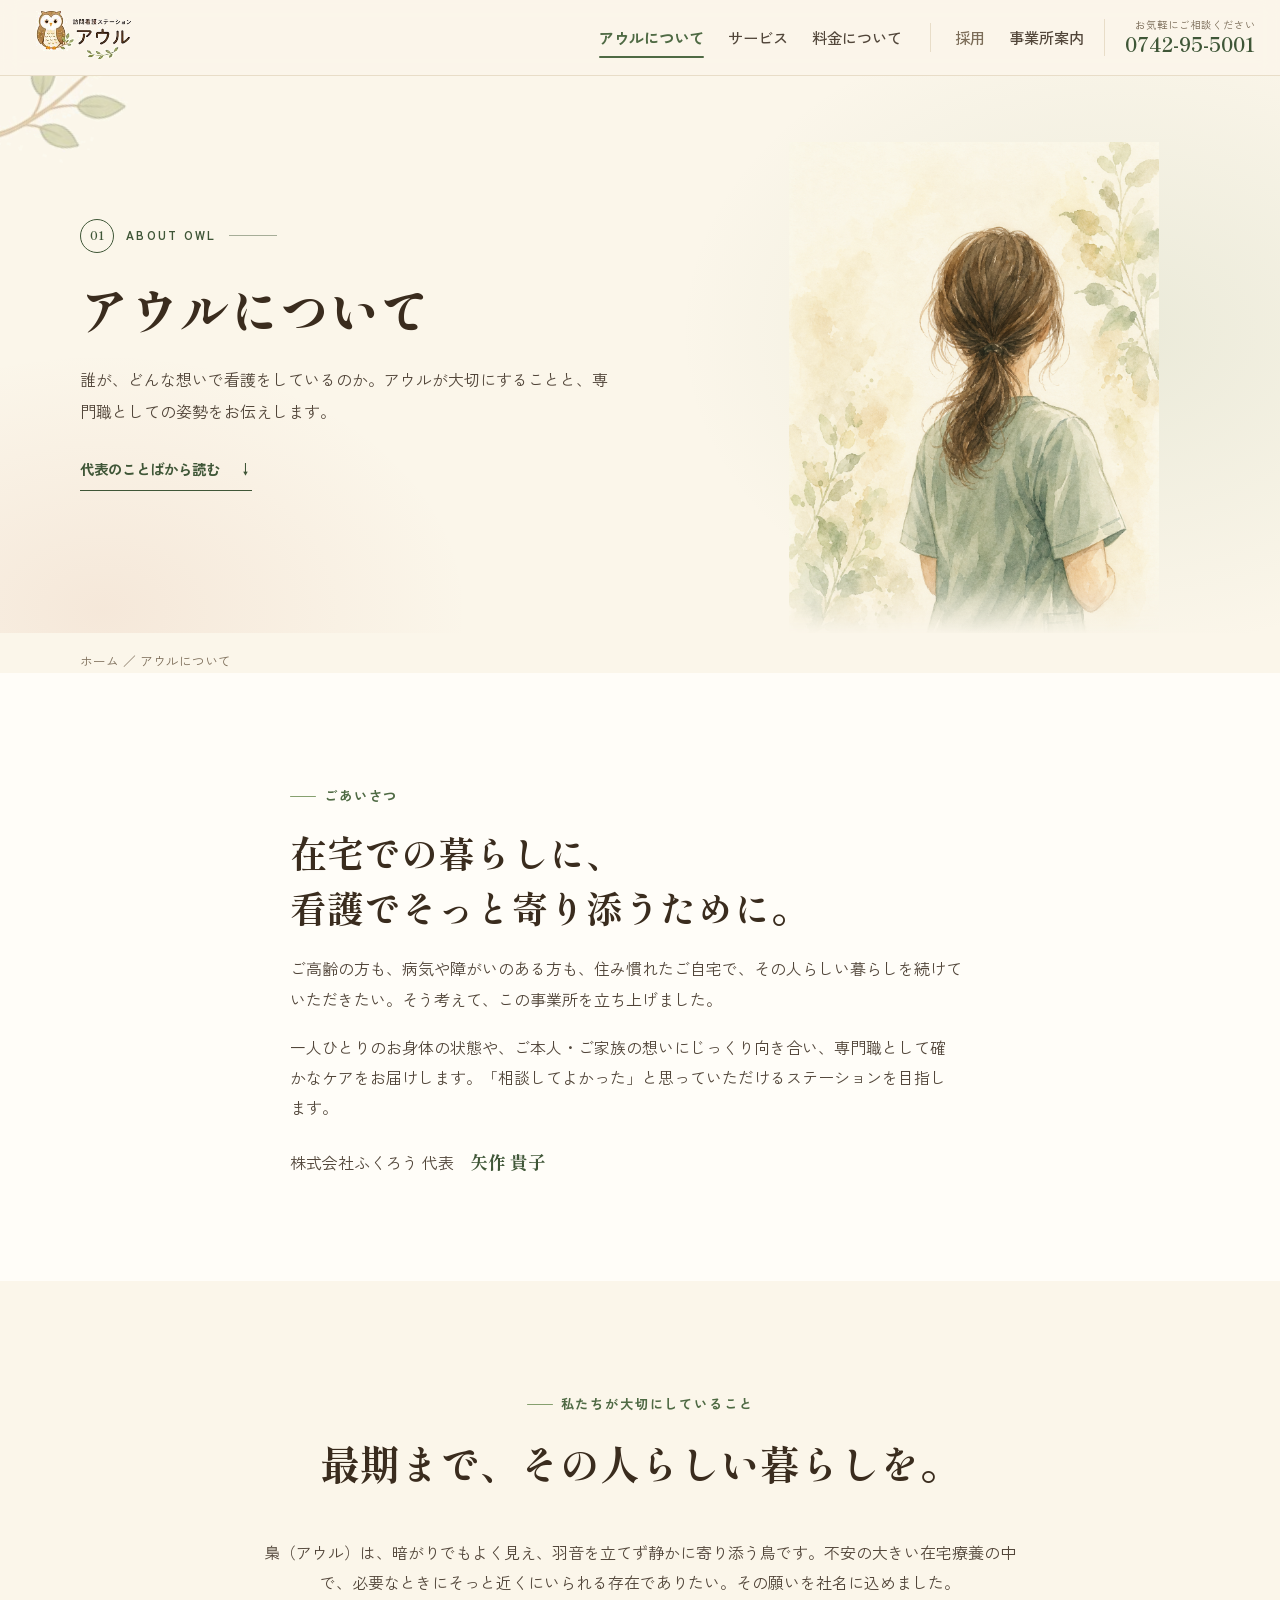
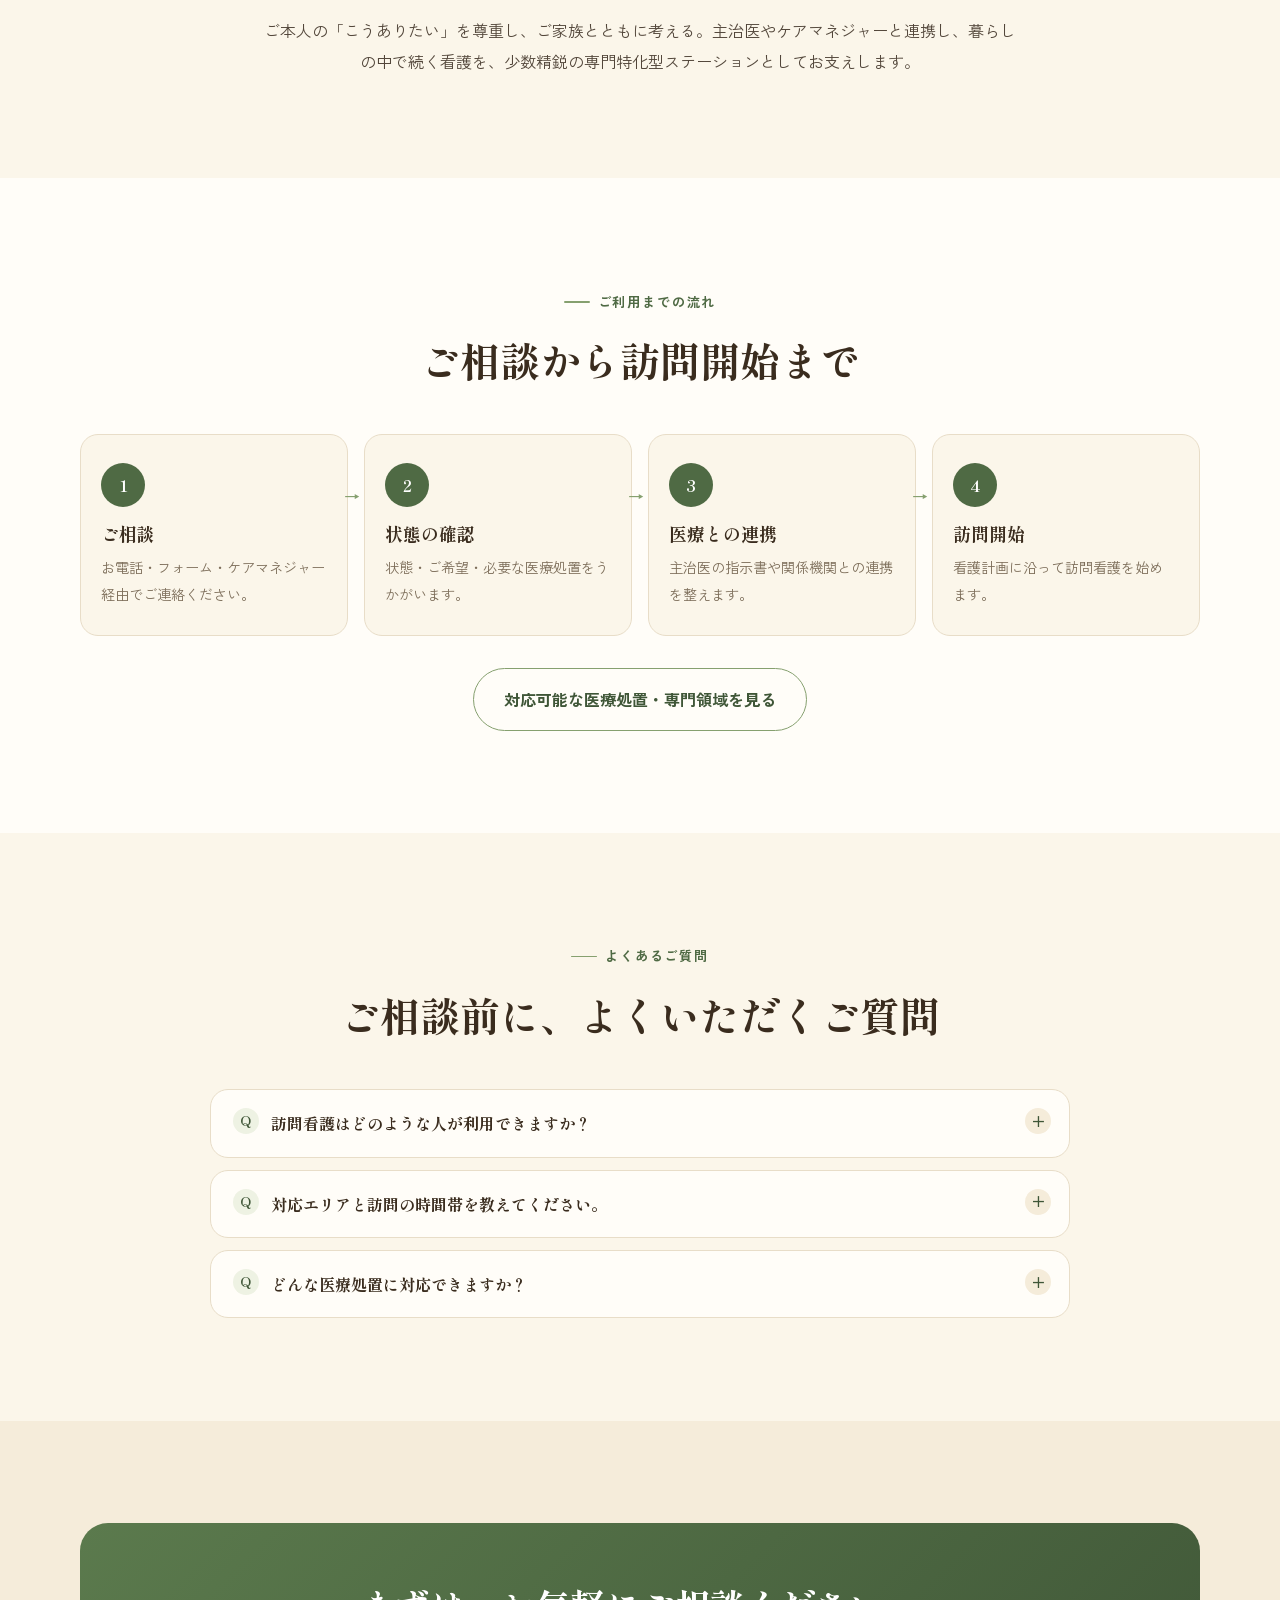
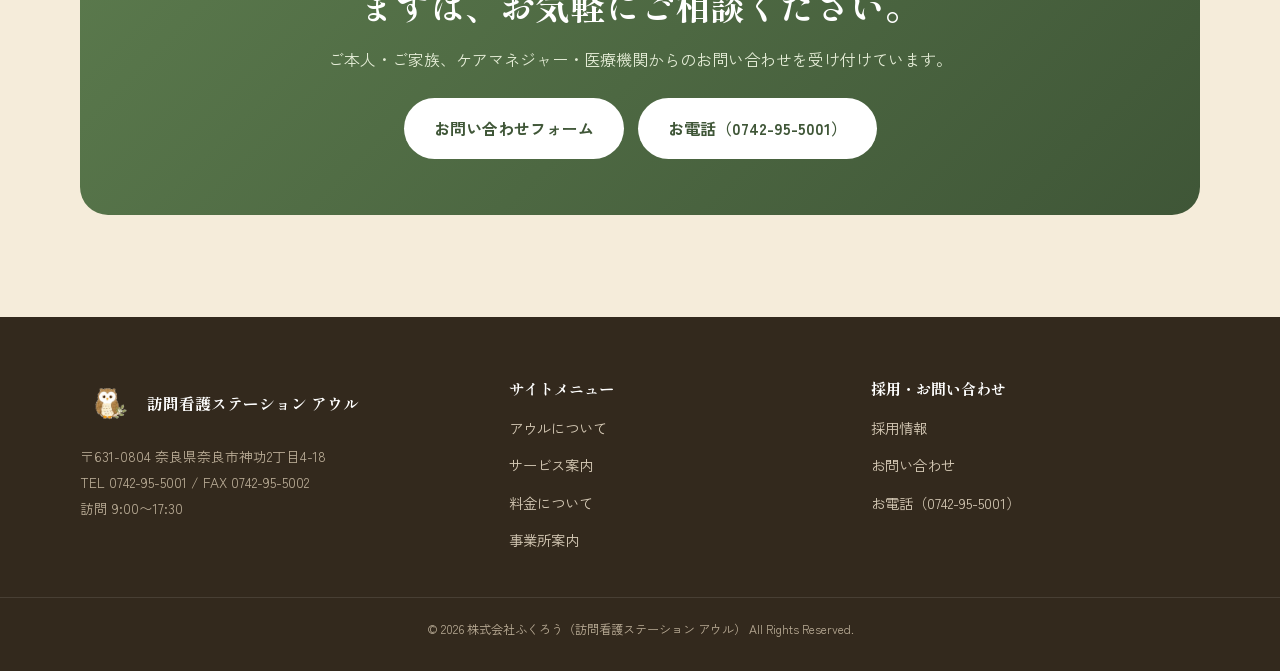
==== commit d999d4c2: "表示上の【要確認】マーカーを削除 Co-Authored-By: Claude Fable 5 <noreply@anthropic.com>" ====
--- a/about.html
+++ b/about.html
@@ -78,7 +78,6 @@
               <p>一人ひとりのお身体の状態や、ご本人・ご家族の想いにじっくり向き合い、専門職として確かなケアをお届けします。「相談してよかった」と思っていただけるステーションを目指します。</p>
             </div>
             <p class="u-mt-22">株式会社ふくろう 代表　<span class="sig sig--lg">矢作 貴子</span></p>
-            <p class="table-note u-mt-8">【要確認】代表あいさつ本文は矢作様ご自身のお言葉に差し替え予定のドラフトです。</p>
           </div>
         </div>
       </section>
@@ -95,7 +94,6 @@
               <p>梟（アウル）は、暗がりでもよく見え、羽音を立てず静かに寄り添う鳥です。不安の大きい在宅療養の中で、必要なときにそっと近くにいられる存在でありたい。その願いを社名に込めました。</p>
               <p>ご本人の「こうありたい」を尊重し、ご家族とともに考える。主治医やケアマネジャーと連携し、暮らしの中で続く看護を、少数精鋭の専門特化型ステーションとしてお支えします。</p>
             </div>
-            <p class="table-note u-center u-mt-16">【要確認】理念・ビジョンの本文は確定前のドラフトです（社名アウル＝梟の意味づけを含みます）。</p>
           </div>
         </div>
       </section>
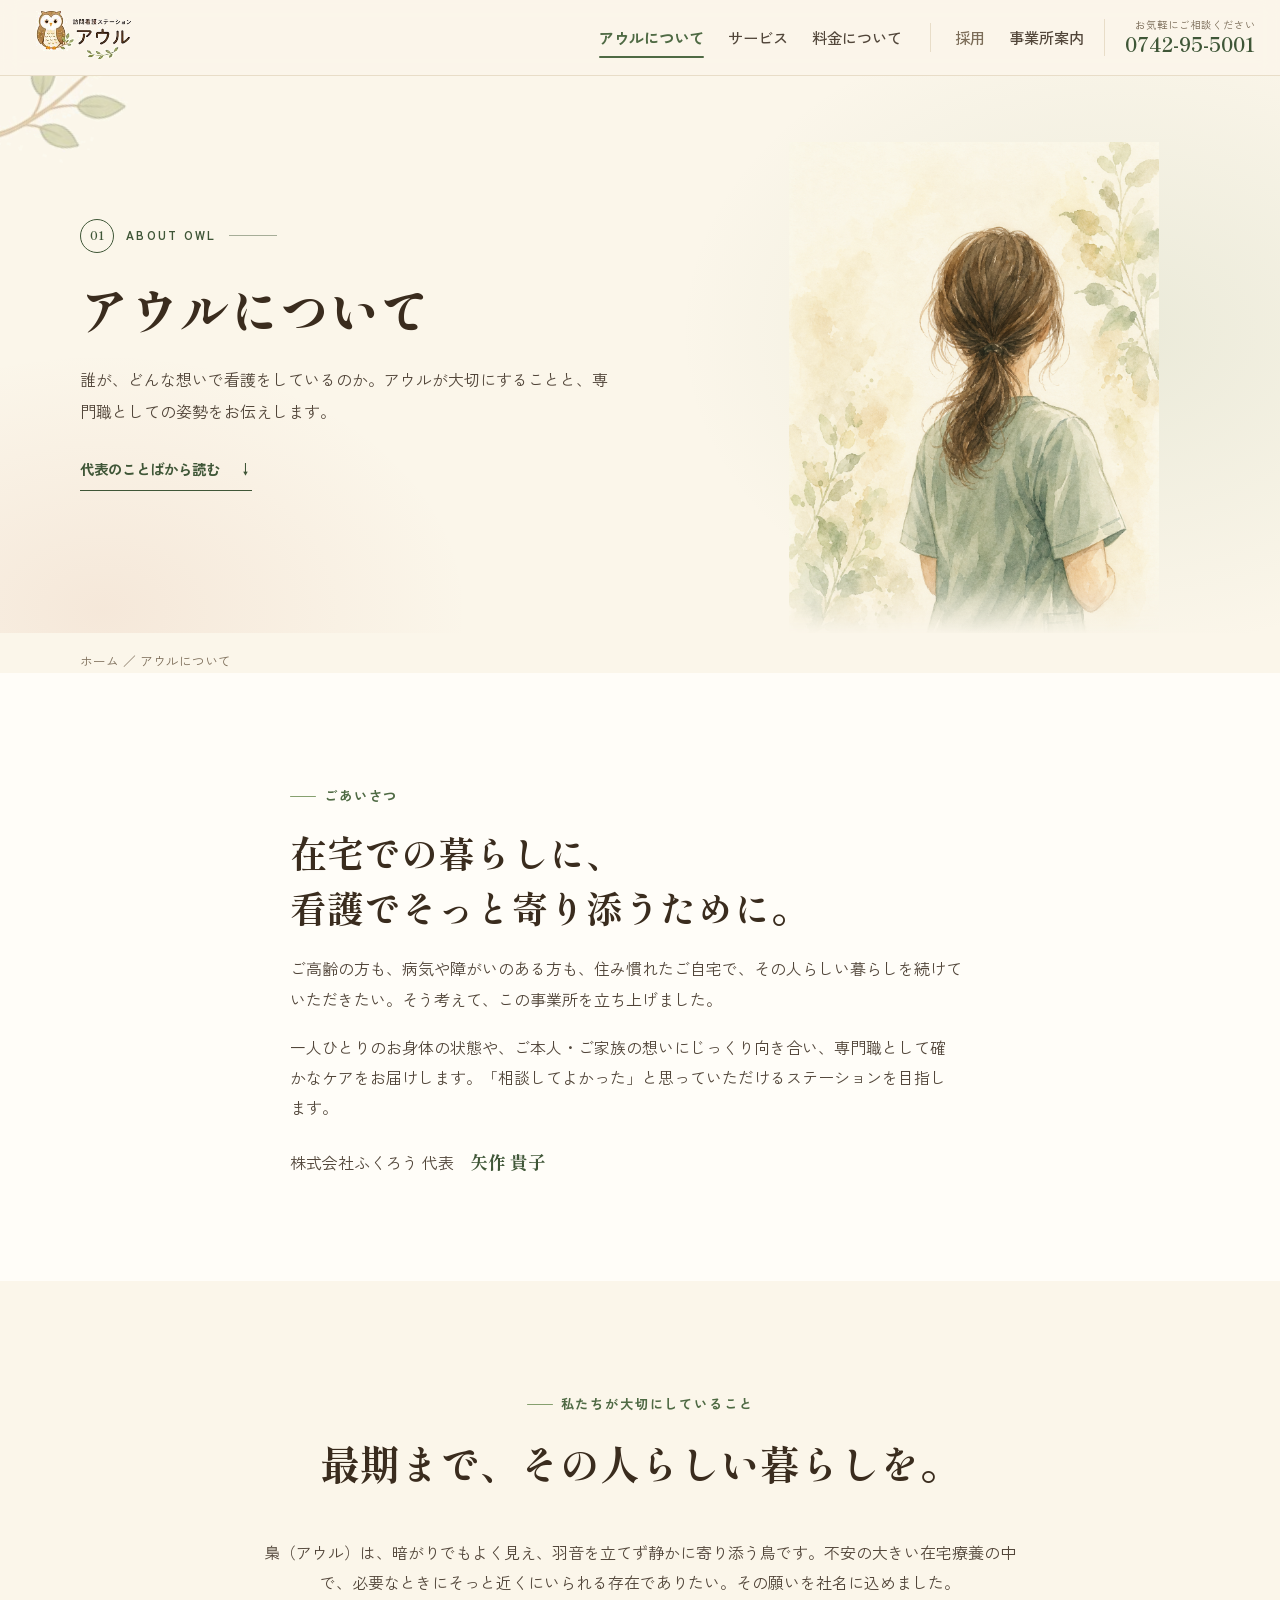
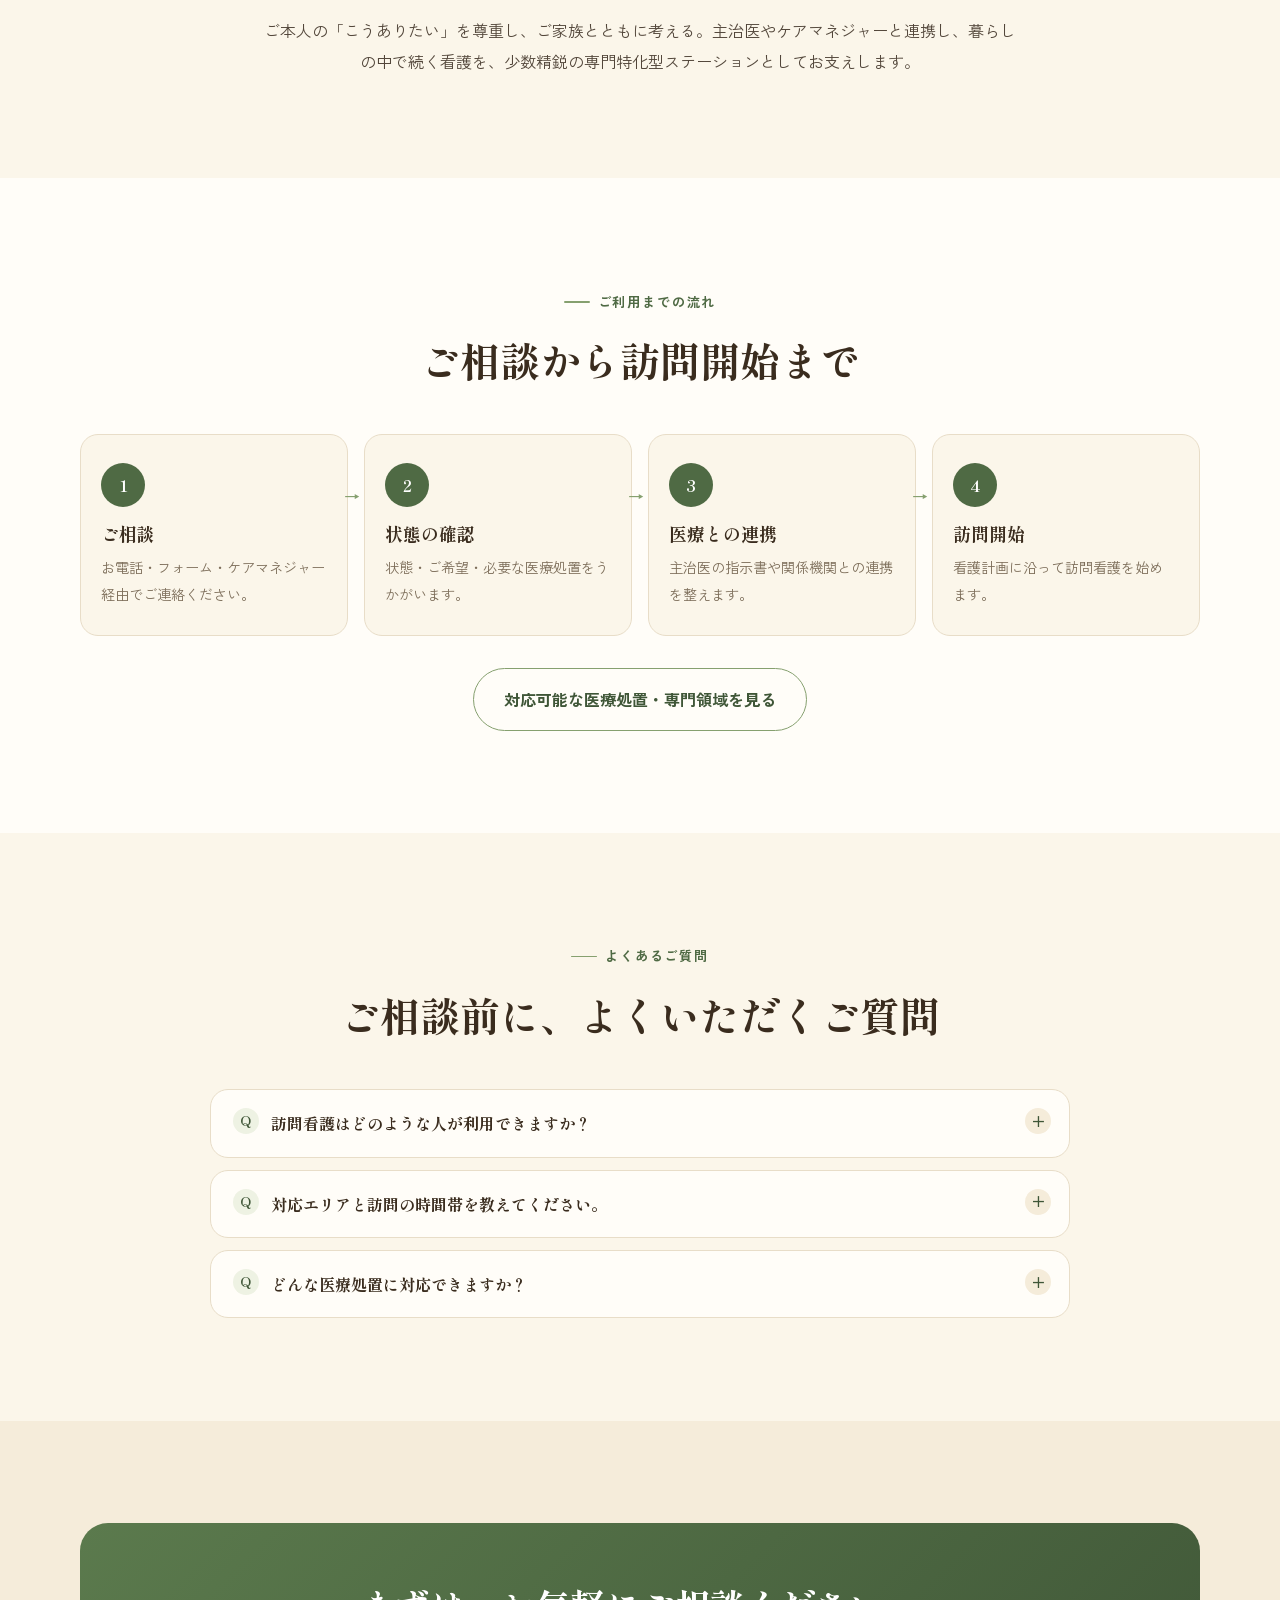
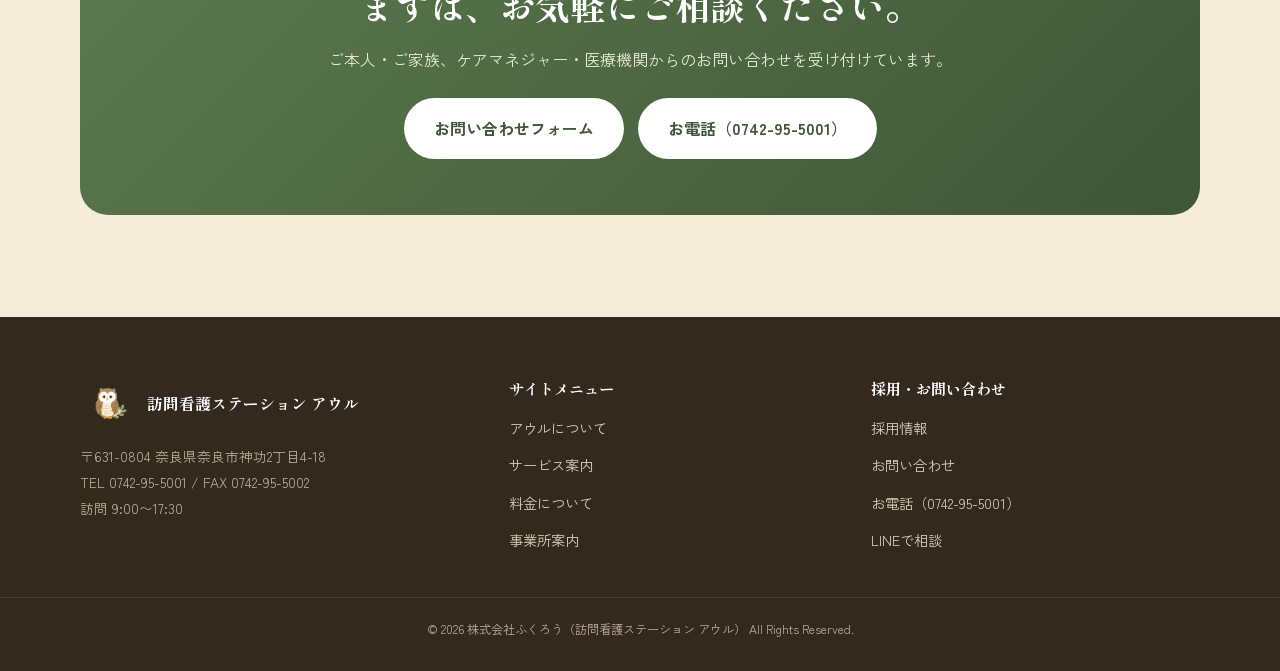
==== commit eee3c97c: "フッターに公式LINEの友だち追加リンクを追加（全6ページ） 「採用・お問い合わせ」ナビの末尾に「LINEで相談」を1行追加。 既存の footer__nav スタイルに乗せているため CSS 変更な" ====
--- a/about.html
+++ b/about.html
@@ -163,7 +163,7 @@
         </div>
         <div>
           <h4>採用・お問い合わせ</h4>
-          <nav class="footer__nav"><a href="./recruit.html">採用情報</a><a href="./home.html#contact">お問い合わせ</a><a href="tel:0742955001">お電話（0742-95-5001）</a></nav>
+          <nav class="footer__nav"><a href="./recruit.html">採用情報</a><a href="./home.html#contact">お問い合わせ</a><a href="tel:0742955001">お電話（0742-95-5001）</a><a href="https://lin.ee/7EsCtNx" target="_blank" rel="noopener noreferrer">LINEで相談</a></nav>
         </div>
       </div>
       <p class="footer__copy">© 2026 株式会社ふくろう（訪問看護ステーション アウル） All Rights Reserved.</p>
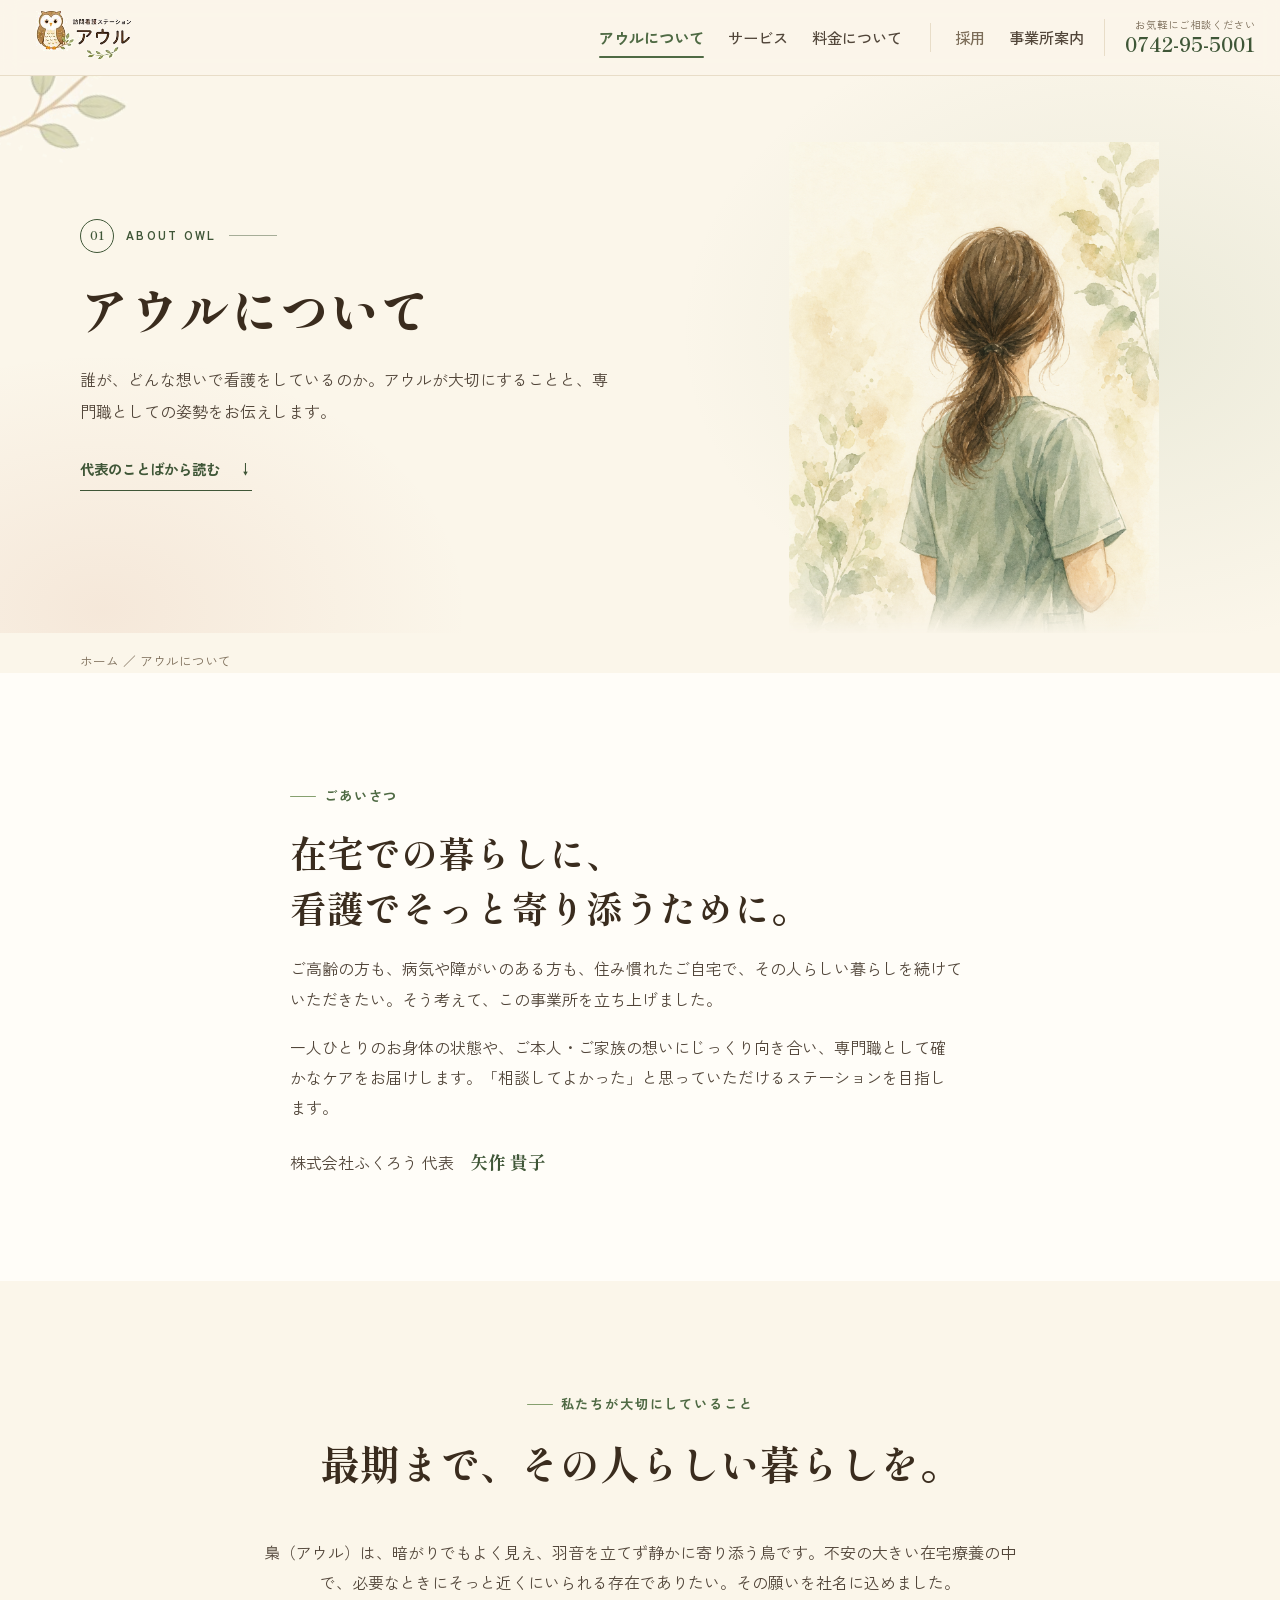
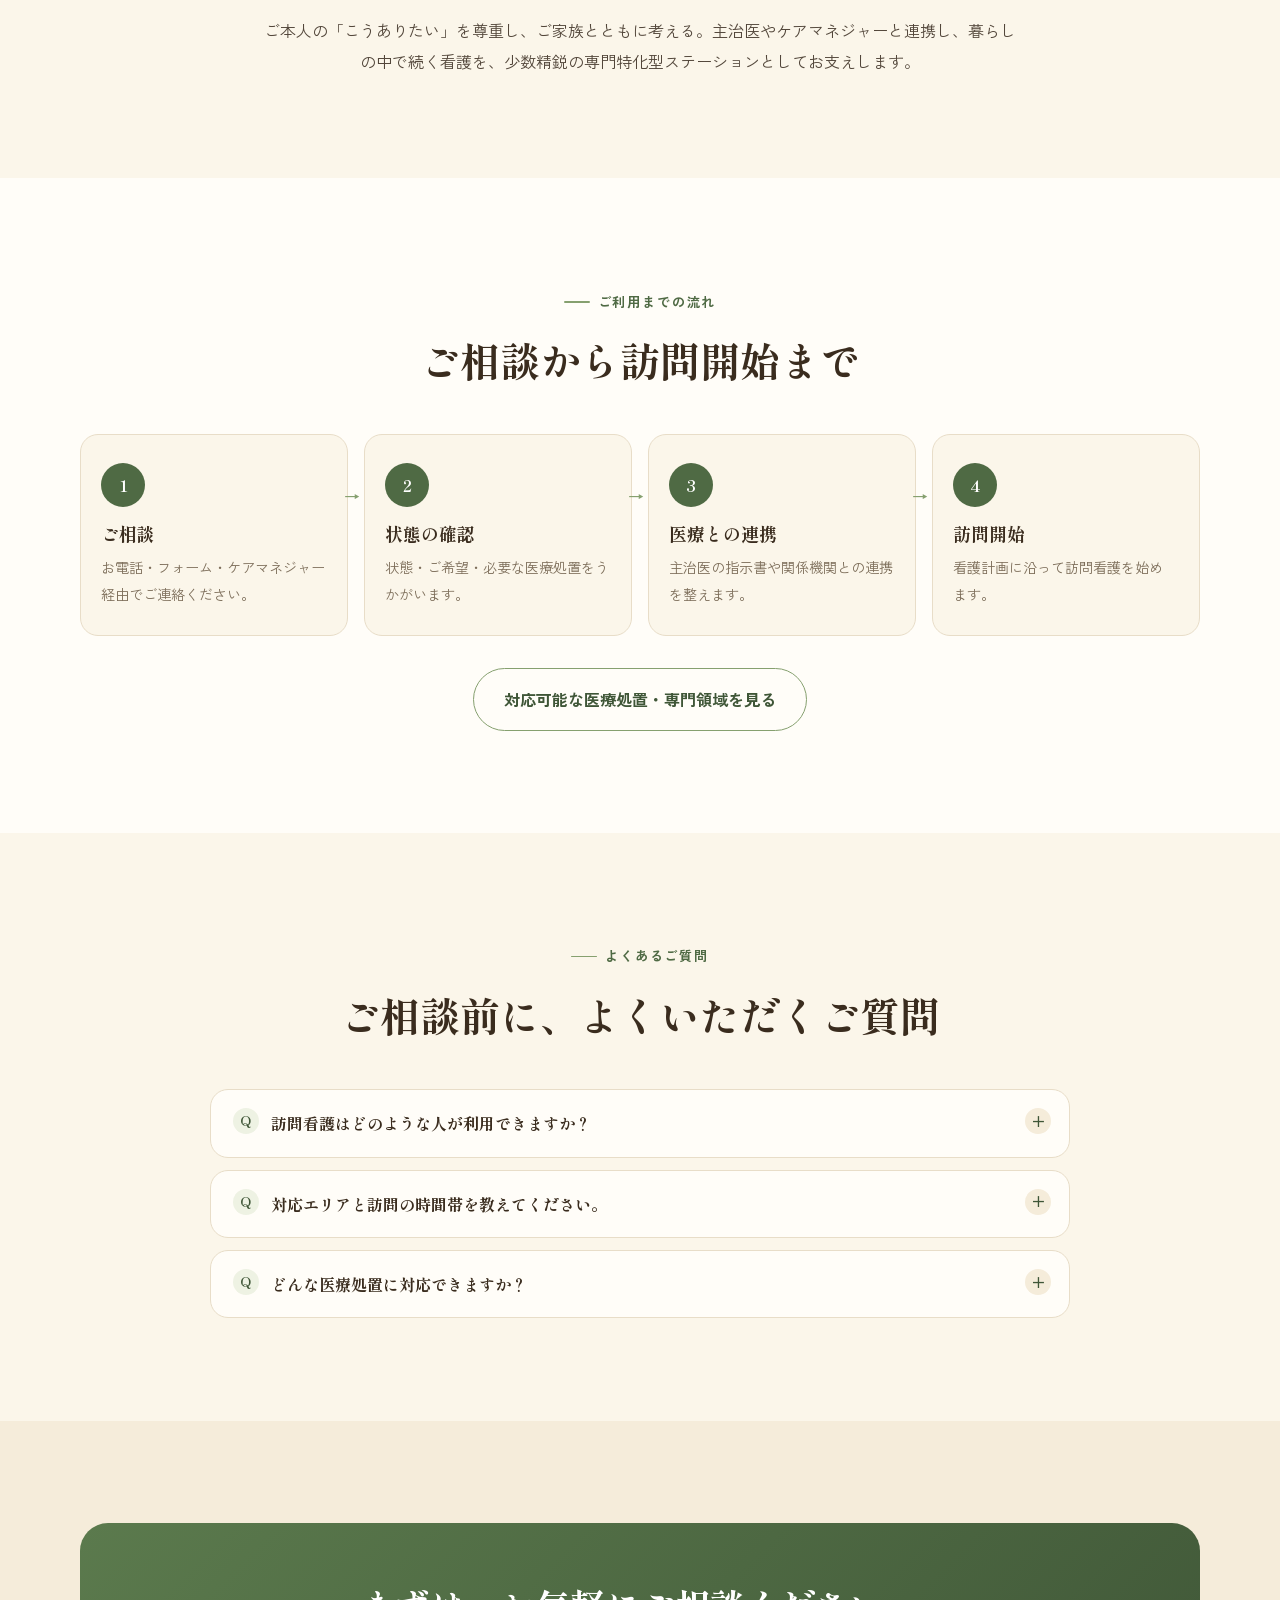
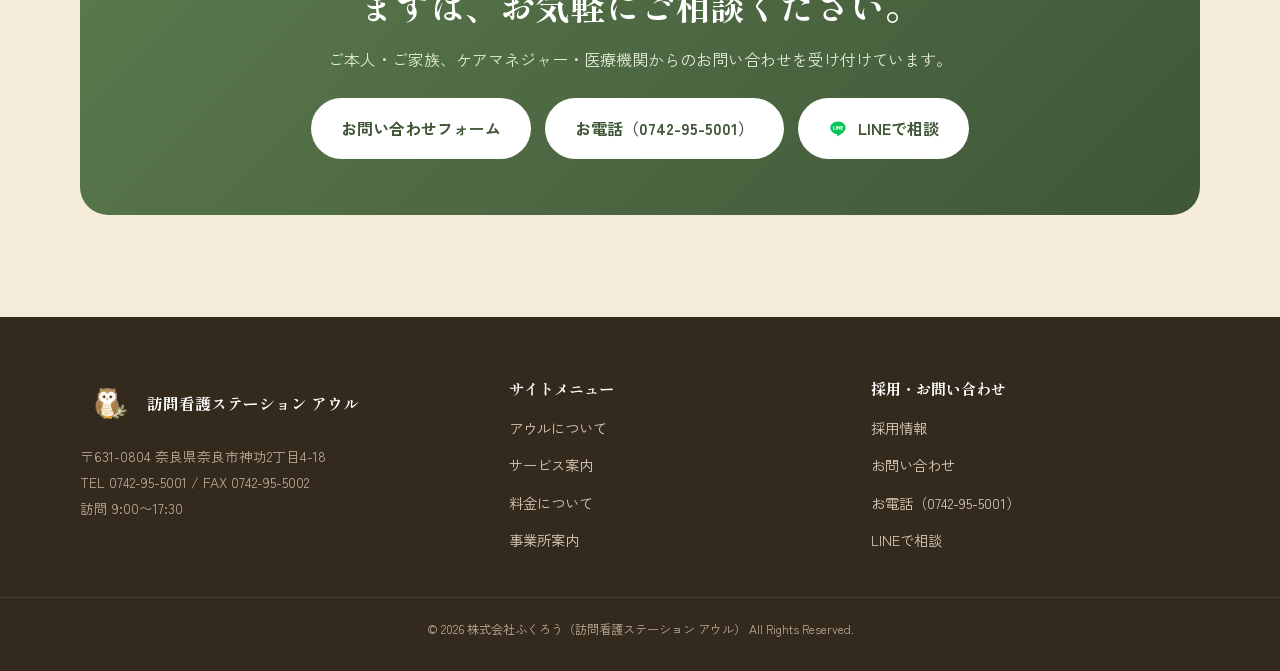
==== commit 3b531fc9: "下部のCTA帯（5ページ）にも公式LINEへのボタンを追加 about / service / price / office / recruit の cta-band に、既存の白ボタン （btn--" ====
--- a/about.html
+++ b/about.html
@@ -3,7 +3,6 @@
   <head>
     <meta charset="utf-8" />
     <meta name="viewport" content="width=device-width, initial-scale=1" />
-    <meta name="robots" content="noindex, nofollow" />
     <title>アウルについて｜訪問看護ステーション アウル</title>
     <meta
       name="description"
@@ -18,12 +17,58 @@
     <meta property="og:description" content="訪問看護ステーション アウルの理念・代表あいさつ・専門性をご紹介します。皮膚・排泄ケア、医療処置、心のケアに対応する、奈良の少数精鋭の専門特化型ステーションです。" />
     <meta property="og:locale" content="ja_JP" />
     <meta name="twitter:card" content="summary" />
-    <!-- 本番公開時: canonical / og:url / og:image（絶対URL）を追加する -->
+    <link rel="canonical" href="https://aurukango.jp/about.html" />
+    <meta property="og:url" content="https://aurukango.jp/about.html" />
+    <meta property="og:image" content="https://aurukango.jp/assets/img/og-image.jpg" />
+    <meta property="og:image:width" content="1200" />
+    <meta property="og:image:height" content="630" />
     <link rel="preconnect" href="https://fonts.googleapis.com" />
     <link rel="preconnect" href="https://fonts.gstatic.com" crossorigin />
     <link href="https://fonts.googleapis.com/css2?family=Shippori+Mincho:wght@500;600;700;800&family=Zen+Kaku+Gothic+New:wght@400;500;700&display=swap" rel="stylesheet" />
     <script>document.documentElement.classList.add("has-js");</script>
     <link rel="stylesheet" href="./assets/css/site.css" />
+    <script type="application/ld+json">
+      {
+        "@context": "https://schema.org",
+        "@graph": [
+          {
+            "@type": "MedicalBusiness",
+            "@id": "https://aurukango.jp/#organization",
+            "name": "訪問看護ステーション アウル"
+          },
+          {
+            "@type": "WebPage",
+            "@id": "https://aurukango.jp/about.html#webpage",
+            "url": "https://aurukango.jp/about.html",
+            "name": "アウルについて",
+            "inLanguage": "ja",
+            "isPartOf": {
+              "@id": "https://aurukango.jp/#website"
+            },
+            "about": {
+              "@id": "https://aurukango.jp/#organization"
+            },
+            "primaryImageOfPage": "https://aurukango.jp/assets/img/og-image.jpg"
+          },
+          {
+            "@type": "BreadcrumbList",
+            "itemListElement": [
+              {
+                "@type": "ListItem",
+                "position": 1,
+                "name": "ホーム",
+                "item": "https://aurukango.jp/home.html"
+              },
+              {
+                "@type": "ListItem",
+                "position": 2,
+                "name": "アウルについて"
+              }
+            ]
+          }
+        ]
+      }
+    </script>
   </head>
   <body>
     <a class="skip-link" href="#main">本文へスキップ</a>
@@ -144,6 +189,7 @@
             <div class="btn-row">
               <a class="btn btn--on-dark" href="./home.html#contact">お問い合わせフォーム</a>
               <a class="btn btn--on-dark" href="tel:0742955001">お電話（0742-95-5001）</a>
+              <a class="btn btn--on-dark" href="https://lin.ee/WpE8VvY" target="_blank" rel="noopener noreferrer"><svg class="btn__line-mark" viewBox="0 0 24 24" aria-hidden="true" focusable="false"><path fill="#06C755" d="M12 3C6.9 3 2.8 6.4 2.8 10.6c0 3.7 3.2 6.8 7.5 7.4.3.1.7.2.8.5.1.3.1.6 0 .9l-.1.8c0 .2-.2.9.8.5s5.3-3.1 7.2-5.3c1.3-1.4 2.2-3 2.2-4.8C21.2 6.4 17.1 3 12 3Zm-3.6 9.8H6.6c-.3 0-.5-.2-.5-.5V8.9c0-.3.2-.5.5-.5s.5.2.5.5v3h1.3c.3 0 .5.2.5.5s-.2.4-.5.4Zm2-.5c0 .3-.2.5-.5.5s-.5-.2-.5-.5V8.9c0-.3.2-.5.5-.5s.5.2.5.5v3.4Zm4.2 0c0 .2-.1.4-.3.5h-.2c-.2 0-.3-.1-.4-.2l-1.7-2.3v2c0 .3-.2.5-.5.5s-.5-.2-.5-.5V8.9c0-.2.1-.4.3-.5h.2c.1 0 .3.1.4.2l1.7 2.3v-2c0-.3.2-.5.5-.5s.5.2.5.5v3.4Zm2.8-2.2c.3 0 .5.2.5.5s-.2.5-.5.5h-1.3v.8h1.3c.3 0 .5.2.5.5s-.2.4-.5.4h-1.8c-.3 0-.5-.2-.5-.5V8.9c0-.3.2-.5.5-.5h1.8c.3 0 .5.2.5.5s-.2.5-.5.5h-1.3v.8h1.3Z"/></svg>LINEで相談</a>
             </div>
           </div>
         </div>
@@ -163,7 +209,7 @@
         </div>
         <div>
           <h4>採用・お問い合わせ</h4>
-          <nav class="footer__nav"><a href="./recruit.html">採用情報</a><a href="./home.html#contact">お問い合わせ</a><a href="tel:0742955001">お電話（0742-95-5001）</a><a href="https://lin.ee/7EsCtNx" target="_blank" rel="noopener noreferrer">LINEで相談</a></nav>
+          <nav class="footer__nav"><a href="./recruit.html">採用情報</a><a href="./home.html#contact">お問い合わせ</a><a href="tel:0742955001">お電話（0742-95-5001）</a><a href="https://lin.ee/WpE8VvY" target="_blank" rel="noopener noreferrer">LINEで相談</a></nav>
         </div>
       </div>
       <p class="footer__copy">© 2026 株式会社ふくろう（訪問看護ステーション アウル） All Rights Reserved.</p>
--- a/assets/css/site.css
+++ b/assets/css/site.css
@@ -172,6 +172,8 @@
 .btn--on-dark { background: #fff; color: var(--green-deep); }
 .btn--on-dark:hover { transform: translateY(-2px); box-shadow: var(--shadow-sm); }
 .btn--lg { padding: 18px 40px; font-size: 1.08rem; }
+.btn__line-mark { width: 20px; height: 20px; flex: none; }
+.btn--lg .btn__line-mark { width: 22px; height: 22px; }
 .btn:active { transform: translateY(0); }
 
 /* ---------- header ---------- */
@@ -678,6 +680,11 @@
 .contact__phone span { font-size: 0.76rem; color: var(--muted); }
 .contact__phone b { font-family: var(--serif); font-size: 2rem; color: var(--green-deep); line-height: 1.2; }
 .contact__phone em { font-style: normal; font-size: 0.78rem; color: var(--muted); }
+.contact__line { display: flex; align-items: center; gap: 14px; width: fit-content; margin-top: 14px; padding: 16px 24px; background: var(--green-tint); border: 1px solid var(--green-soft); border-radius: var(--radius); color: var(--green-deep); text-decoration: none; transition: transform 0.2s ease, box-shadow 0.2s ease; }
+.contact__line:hover { transform: translateY(-2px); box-shadow: var(--shadow-sm); }
+.contact__line svg { width: 28px; height: 28px; flex: none; }
+.contact__line b { display: block; font-size: 1rem; font-weight: 700; line-height: 1.3; }
+.contact__line em { display: block; font-style: normal; font-size: 0.76rem; color: var(--muted); margin-top: 3px; }
 .form { background: var(--white); border-radius: var(--radius-lg); padding: 32px; box-shadow: var(--shadow); border: 1px solid var(--line); }
 .form label { display: block; font-size: 0.86rem; font-weight: 700; color: var(--ink); margin-bottom: 16px; }
 .form .req { color: var(--terracotta-deep); font-size: 0.72rem; margin-left: 6px; }
@@ -690,6 +697,7 @@
 .form textarea { resize: vertical; }
 .form .btn { width: 100%; margin-top: 6px; }
 .form__note { font-size: 0.76rem; color: var(--muted); margin-top: 12px; text-align: center; }
+.form__honeypot { position: absolute; left: -9999px; width: 1px; height: 1px; overflow: hidden; }
 
 /* ---------- CTA band ---------- */
 .cta-band { background: linear-gradient(135deg, #5b7a4d 0%, #3f5637 100%); color: #fff; border-radius: var(--radius-lg); padding: clamp(34px, 5vw, 56px); text-align: center; }
@@ -964,7 +972,7 @@
     opacity: 1; transform: none; transition: none; animation: none;
   }
   .hero__owl, .night::before { animation: none; }
-  .btn, .card, .route, .news-card, .spec-card { transition: none; }
+  .btn, .card, .route, .news-card, .spec-card, .contact__line { transition: none; }
 }
 @media print {
   .header, .nav-toggle, .m-cta, .skip-link { display: none; }
